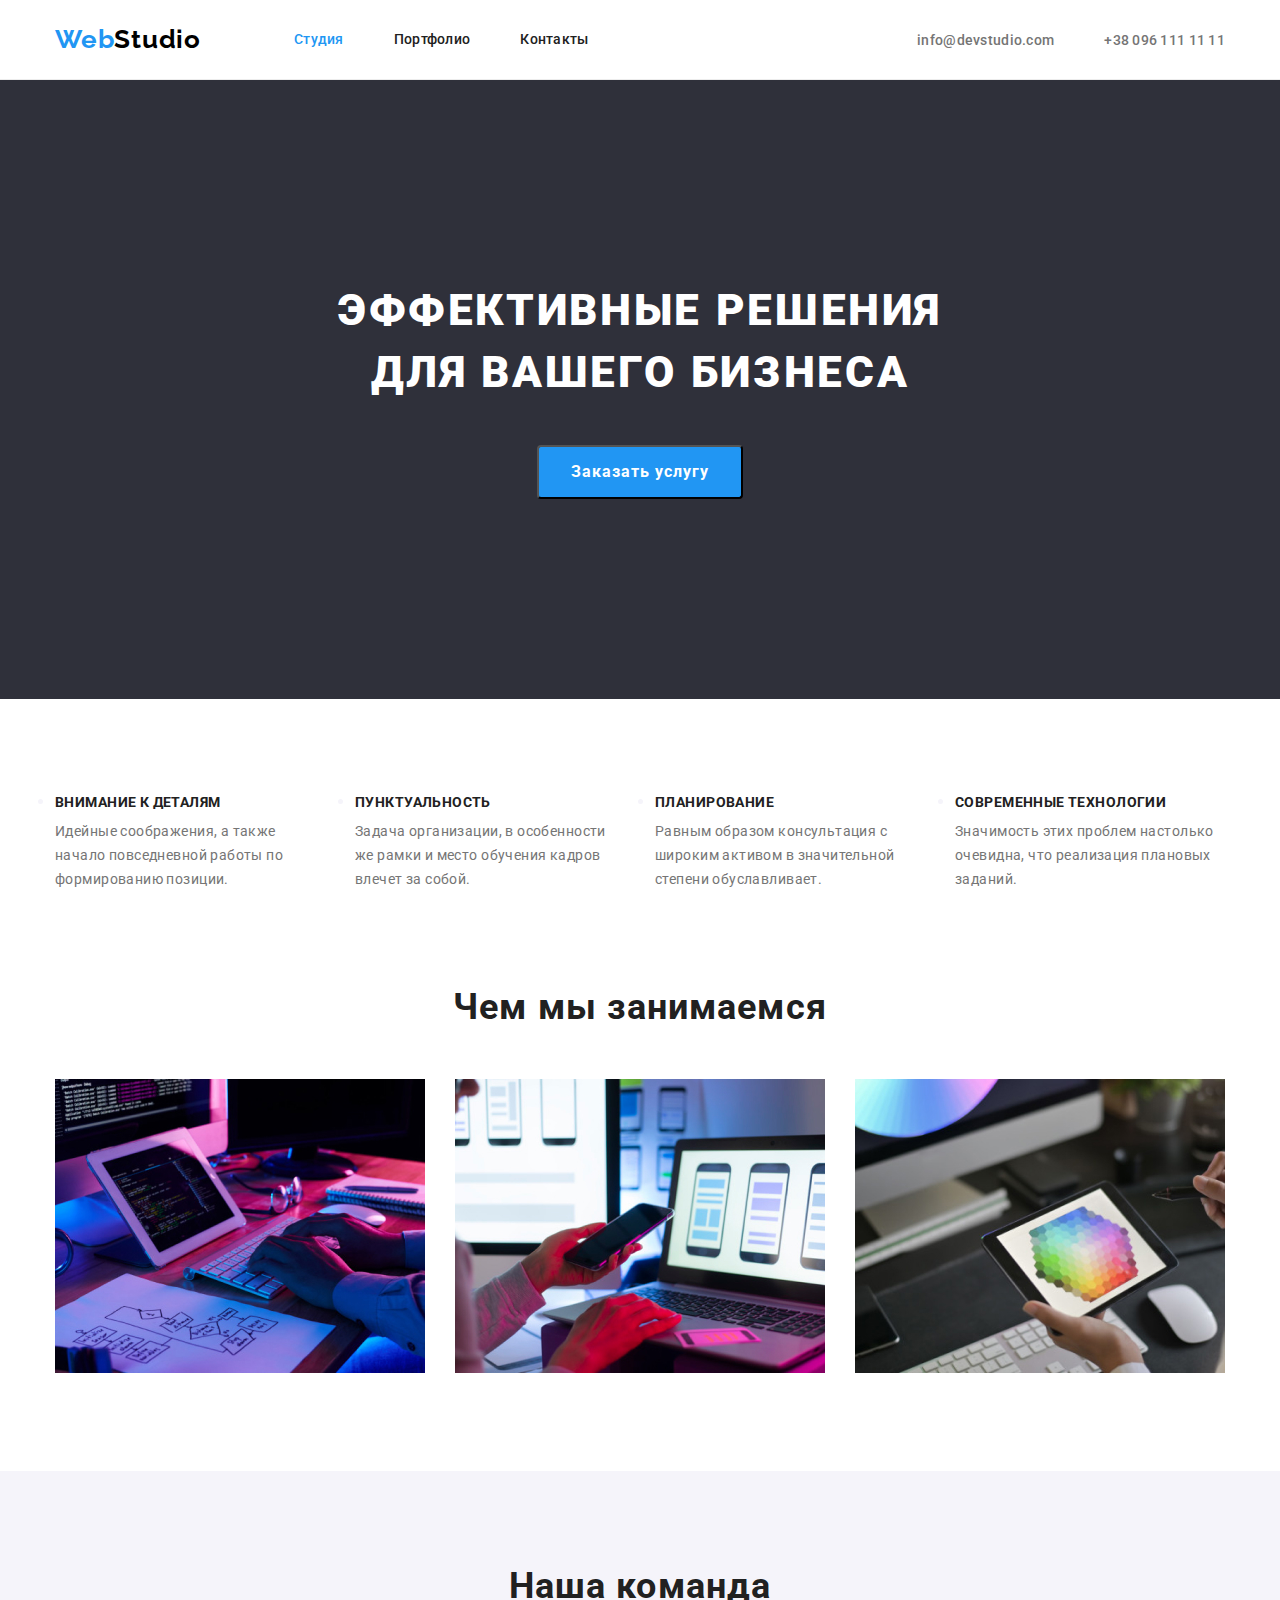
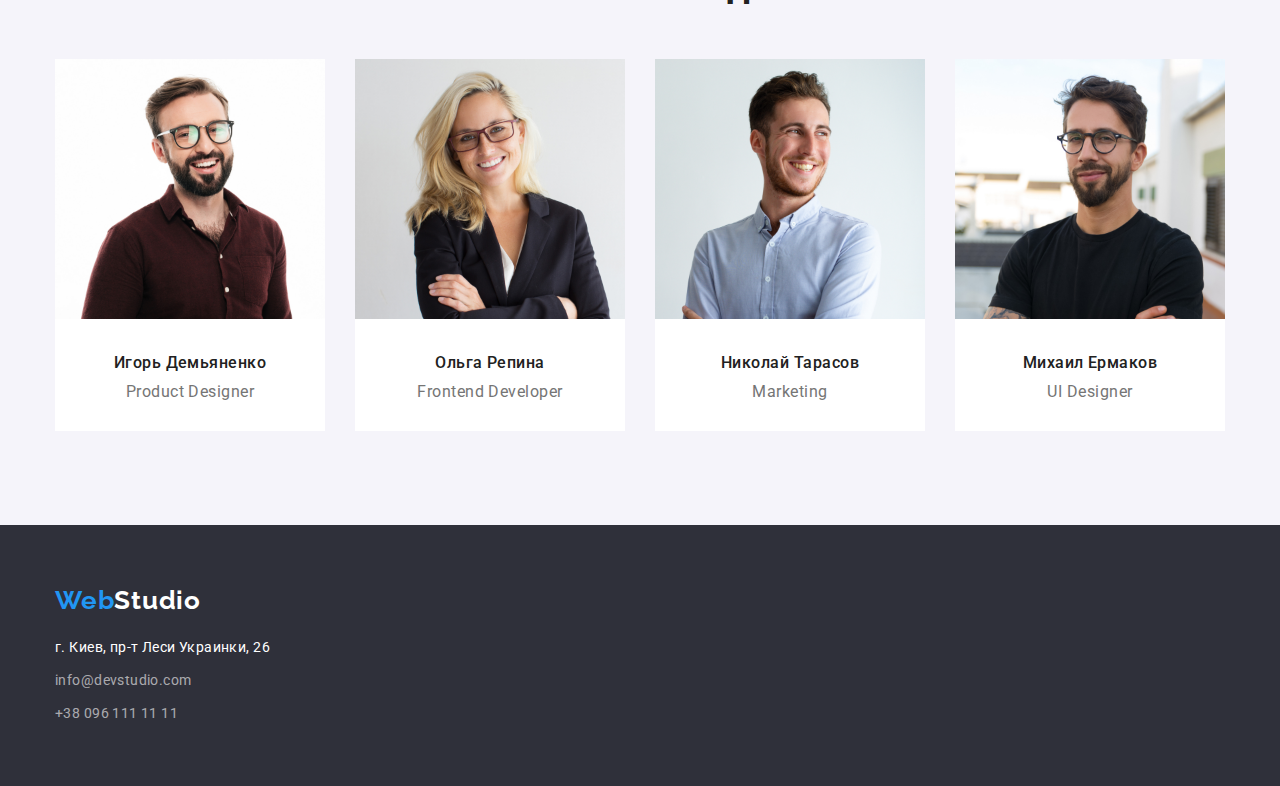
==== index.html @ 627d0736 "Создаёт" ====
<!DOCTYPE html>
<html lang="en">

<head>
    <meta charset="UTF-8">
    <meta http-equiv="X-UA-Compatible" content="IE=edge">
    <meta name="viewport" content="width=device-width, initial-scale=1.0">
    <title>Document</title>
    <link
        href="https://fonts.googleapis.com/css2?family=Raleway:wght@700&family=Roboto:wght@400;500;700;900&display=swap"
        rel="stylesheet" />
    <link rel="stylesheet"
        href="https://cdnjs.cloudflare.com/ajax/libs/modern-normalize/1.1.0/modern-normalize.min.css" />
    <link rel="stylesheet" href="./css/common.css" />
    <link rel="stylesheet" href="./css/main.css" />
</head>

<body>

    <!--шапка-->
    <header class="one">
        <div class="container two">
            <nav class="pov">
                <a class="logo" href="./index.html">Web<span class="logo-large">Studio</span></a>
                <ul class="list">
                    <li class="item"><a href="" class="link current">Студия</a></li>
                    <li class="item"><a href="./portfolio.html" class="link">Портфолио</a></li>
                    <li class="item"><a href="" class="link">Контакты</a></li>
                </ul>
            </nav>
            <ul class="telephon list">
                <li class="item"><a href="mailto:info@devstudio.com" class="link-tel">info@devstudio.com</a></li>
                <li class="item"><a href="tel+380961111111" class="link-tel">+38 096 111 11 11</a></li>

            </ul>
        </div>

    </header>



    <!--Задачи компании-->

    <main>
        <section class="page">
            <div class="container">
                <h1 class="title">Эффективные решения<br> для вашего бизнеса</h1>
                <button type="button" class="button"> Заказать услугу</button>
            </div>
        </section>
        <section class="section">
            <div class="container">
                <ul class="all">
                    <li class="item">
                        <h3 class="slogan">Внимание к деталям </h3>
                        <p class="desc">Идейные соображения, а также начало повседневной работы по формированию позиции.
                        </p>
                    </li>
                    <li class="item">
                        <div class="our team">
                            <h3 class="slogan">Пунктуальность</h3>
                            <p class="desc">Задача организации, в особенности же рамки и место обучения кадров влечет за
                                собой.</p>
                    </li>
                    <li class="item">
                        <h3 class="slogan">Планирование</h3>
                        <p class="desc">Равным образом консультация с широким активом в значительной степени
                            обуславливает.</p>
                    </li>
                    <li class="item">
                        <h3 class="slogan">Современные технологии</h3>
                        <p class="desc">Значимость этих проблем настолько очевидна, что реализация плановых заданий.</p>
                    </li>
                </ul>
            </div>
        </section>

        <!--Реклама компании-->

        <section class="section-compani">
            <div class="container header-container">
                <h2 class="slogan-title"> Чем мы занимаемся</h2>
                <ul class="pictures">
                    <li class="item">
                        <img src="./images/Клавиатура.jpg" alt="Клавиатура" width="370">
                    </li>
                    <li class="item">
                        <img src="./images/Монитор.jpg" alt="Монитор" width="370">
                    </li>
                    <li class="item">
                        <img src="./images/Айпед.jpg" alt="Айпед" width="370">
                    </li>
                </ul>
            </div>
        </section>

        <!--Лица компании-->

        <section class="comand">
            <div class="container header-container">
                <h2 class="slogan-title">Наша команда</h2>
                <ul class="feature-list">
                    <li class="item">
                        <img src="./images/Игорь.jpg" alt="Дизайнер продуктов Игорь" width="270">
                        <div class="our-team">
                            <h3 class="headline">Игорь Демьяненко</h3>
                            <p class="information">Product Designer</p>
                        </div>
                    </li>
                    <li class="item">
                        <img src="./images/Ольга.jpg" alt="Фронтенд-разработчик Ольга" width="270">
                        <div class="our-team">
                            <h3 class="headline">Ольга Репина</h3>
                            <p class="information">Frontend Developer</p>
                        </div>
                    </li>
                    <li class="item">
                        <img src="./images/Николай.jpg" alt="Маркетинг Николай" width="270">
                        <div class="our-team">
                            <h3 class="headline">Николай Тарасов</h3>
                            <p class="information">Marketing</p>
                        </div>
                    </li>
                    <li class="item">
                        <img src="./images/Михаил.jpg" alt="UI Дизайнер Михаил" width="270">
                        <div class="our-team">
                            <h3 class="headline">Михаил Ермаков</h3>
                            <p class="information">UI Designer</p>
                        </div>
                    </li>
                </ul>
            </div>

        </section>
    </main>
    <!--Подвал-->
    <footer class="footer">
        <div class="container">
            <a class="logo" href="./index.html">Web<span class="logo-pic">Studio</span></a>
            <address class="aside">
                г. Киев, пр-т Леси Украинки, 26
                <ul class="mail">
                    <li class="item-telephon"><a href="mailto:info@devstudio.com" class="e-mail">info@devstudio.com</a>
                    </li>
                    <li class="item"><a href="tel+380961111111" class="e-mail">+38 096 111 11 11</a></li>
                </ul>
            </address>
        </div>
    </footer>
</body>
---- css/common.css ----
:root {
  --primery-tex-color: #757575;
  --title-tex-color: #212121;
  --accent-color: #2196f3;
  --header-color: #2f303a;
  --footer-color: #2f303a;
  --primery-bg-color: #ffffff;
}

body {
  background: var(--primery-bg-color)
  color: var(--primery-tex-color);

font-family: Roboto, sans-serif;

letter-spacing: 0.03em;
}

.list {
  list-style: none;
}

.logo {
  color: var(--accent-color);

font-family: Raleway;
font-weight: bold;
font-size: 26px;
line-height: 1,19;

letter-spacing: 0.03em;
}
---- css/main.css ----
:root {
  --primery-tex-color: #757575;
  --title-tex-color: #212121;
  --accent-color: #2196f3;
  --header-color: #2f303a;
  --footer-color: #2f303a;
  --primery-bg-color: #ffffff;
  --primery-page-color: #2F303A;
  --primery-footer-color: #2F303A;
  --primery-main-color: #F5F4FA;
  --primery-logo: #000000;
  
}

body {
  background: var(--primery-img-color);
  font-family: Roboto, sans-serif;
}

.list {
  display: flex;
}
/* Logo */

.logo {
    color: var(--accent-color);

  font-family: Raleway;
font-style: normal;
font-weight: bold;
font-size: 26px;
line-height: 1.2;
letter-spacing: 0.03em;
}



.logo-large {
  color: var(--primery-logo);
}

.logo-pic {
  color: var(--primery-bg-color);
}

.logo {
  display: flex;
  align-items: center;
  margin-right: 93px;
}

.pov {
  display: flex;
  align-items: center;
}



.two {
  display: flex;
  align-items: center;
}

.telephon .list .item + .item {
margin-left: 50px;
}

.telephon.list {
  margin-left: auto;
}

.telephon.list {
  display: flex; 
}

.logo {
  text-decoration: none;
}



.list .item:not(:last-child) {
  margin-right: 50px;
  
}


.list {
  list-style: none;
  
}


.feature-list  { 
  list-style: none;
}

.list li a {
  text-decoration: none;
}
/* button */
 
.button {
display: inline-block;
border-radius: 4px;
padding: 10px 32px;


  color: var(--primery-bg-color);
  background-color: var(--accent-color);

font-style: normal;
font-weight: 700;
font-size: 16px;
line-height: 1.9;
letter-spacing: 0.06em;
}


/* Site-nav */


.link {
  display: block;
  padding-top: 32px;
  padding-bottom: 32px;

  color: var(--title-tex-color);
  
font-style: normal;
font-weight: 500;
font-size: 14px;
line-height: 1.1;
letter-spacing: 0.02em;
}

.page {
  padding-top: 200px;
  padding-bottom: 200px;


  background: var(--primery-page-color);
  color: var(--primery-bg-color);
  
font-style: normal;
font-weight: 900;
font-size: 44px;
line-height: 1.3;


text-align: center;
letter-spacing: 0.06em;
text-transform: uppercase;
}

.one {
border-bottom: 1px solid #ECECEC;
}

.link:hover,
.link:focus {
  color: var(--accent-color);
}

ul.list {
  margin: 0;
  padding-left: 0;
}

ul.all {
  margin: 0;
  padding-left: 0;
}

ul.pictures {
  margin: 0;
  padding-left: 0;
  list-style: none;
}

ul.feature-list {
  margin: 0;
  padding-left: 0;
}

ul.mail {
  margin-top: 9px;
  padding-left: 0;
  margin-bottom: 0;
}

.footer .logo {
  margin-right: 0;
}



.link.current {
  display: block;
  padding-top: 32px;
  padding-bottom: 32px;
  margin: 0;
  padding-left: 0;

    color: var(--accent-color);

font-style: normal;
font-weight: 500;
font-size: 14px;
line-height: 1.1;
letter-spacing: 0.02em;
}

.link-tel {
  color: var(--primery-tex-color);

font-style: normal;
font-weight: 500;
font-size: 14px;
line-height: 1.1;
letter-spacing: 0.02em;
}

.link-tel:hover,
.link-tel:focus:focus {
  color: var(--accent-color);
}

.e-mail {
  margin-top: 9px;
  margin-bottom: 0;
  color: rgba(255, 255, 255, 0.6);

font-style: normal;
font-weight: normal;
font-size: 14px;
line-height: 1.7;
letter-spacing: 0.03em;
}

.e-mail:hover,
.e-mail:focus {
  color: var(--accent-color);
}

/* main-nav */

.section {
  background: #ffffff;
  color: var(--primery-main-color);
  padding-top: 94px;
  padding-bottom: 94px;
}

.section-compani {
   padding-top: 0;
  padding-bottom: 94px;
}

.page .button: active {
    color: var(--title-tex-color);
    background: var(--primery-bg-color);
   
}

/* primary tex */

.feature-list {
  display: flex;
  justify-content: center;
}


.feature-list .item:not(:last-child) {
  margin-right: 30px;
}

.feature-list li {
  width: 270px;
  background-color: var(--primery-bg-color);
}

.feature-list li {
  color: var(--primery-bg-color);
}

.feature-list {
  color: var(--title-tex-color);

font-style: normal;
font-weight: 500;
font-size: 16px;
line-height: 1.2;

letter-spacing: 0.03em;
}



/* footer */

.footer {
  padding-top: 60px;
  padding-bottom: 60px;
  background: var(--primery-footer-color);
}

.mail {
  list-style: none;
  
}

.mail li a {
  text-decoration: none;
}

.mail .item {
  margin-top: 9px;
  margin-bottom: 9;
  
}


 .aside {
margin-top: 20px;

color: var(--primery-bg-color);

font-style: normal;
font-weight: normal;
font-size: 14px;
line-height: 1.7;
letter-spacing: 0.03em;
}

/* priority company */

.desc {
  margin-top: 10px;
  margin-bottom: 0;
  

  color: var(--primery-tex-color);

font-style: normal;
font-weight: normal;
font-size: 14px;
line-height: 1.7;
letter-spacing: 0.03em;
}

/* people company */


.all {
  display: flex;
}

.all .item:not(:last-child) {
  margin-right: 30px;
 align-items: center;
}

.all li {
  width: 270px;
}
  
.pictures {
  display: flex;
}

.pictures .item:not(:last-child) {
   margin-right: 30px;
}
.pictures li {
  width: 370px;
}

.pictures .item {
  margin-top: 0;
  margin-bottom: 0;
}

.slogan {
  margin-top: 0px;
  margin-bottom: 0;
  


  color: var(--title-tex-color);

font-weight: bold;
font-size: 14px;
line-height: 1.1;
letter-spacing: 0.03em;
text-transform: uppercase;
}

.slogan-title {
margin-top: 0px;
margin-bottom: 50px;


  color: var(--title-tex-color);

font-weight: bold;
font-size: 36px;
line-height: 1.2;
text-align: center;
letter-spacing: 0.03em;
}

.title {
  margin-top: 0;
  margin-bottom: 30px;
  
font-weight: 900;
font-size: 44px;
line-height: 1.4;

text-align: center;
letter-spacing: 0.06em;
text-transform: uppercase;
}

.comand {
  background: var(--primery-main-color);
}

.comand {
  padding-top: 94px;
  padding-bottom: 94px;
}

.comand .headline {
margin-top: 0;
margin-bottom: 0;


  color: var(--title-tex-color);

font-style: normal;
font-weight: 500;
font-size: 16px;
line-height: 1.2;

text-align: center;
letter-spacing: 0.03em;
}

.information {
margin-top: 10px;
margin-bottom: 0;


  color: var(--primery-tex-color);

font-style: normal;
font-weight: normal;
font-size: 16px;
line-height: 1.2;

text-align: center;
letter-spacing: 0.03em;
}

.container {

  margin-left: auto;
  margin-right: auto;
  padding-left: 15px;
  padding-right: 15px;
  width: 1200px;
}

.our-team {
  padding: 30px 32px;
}
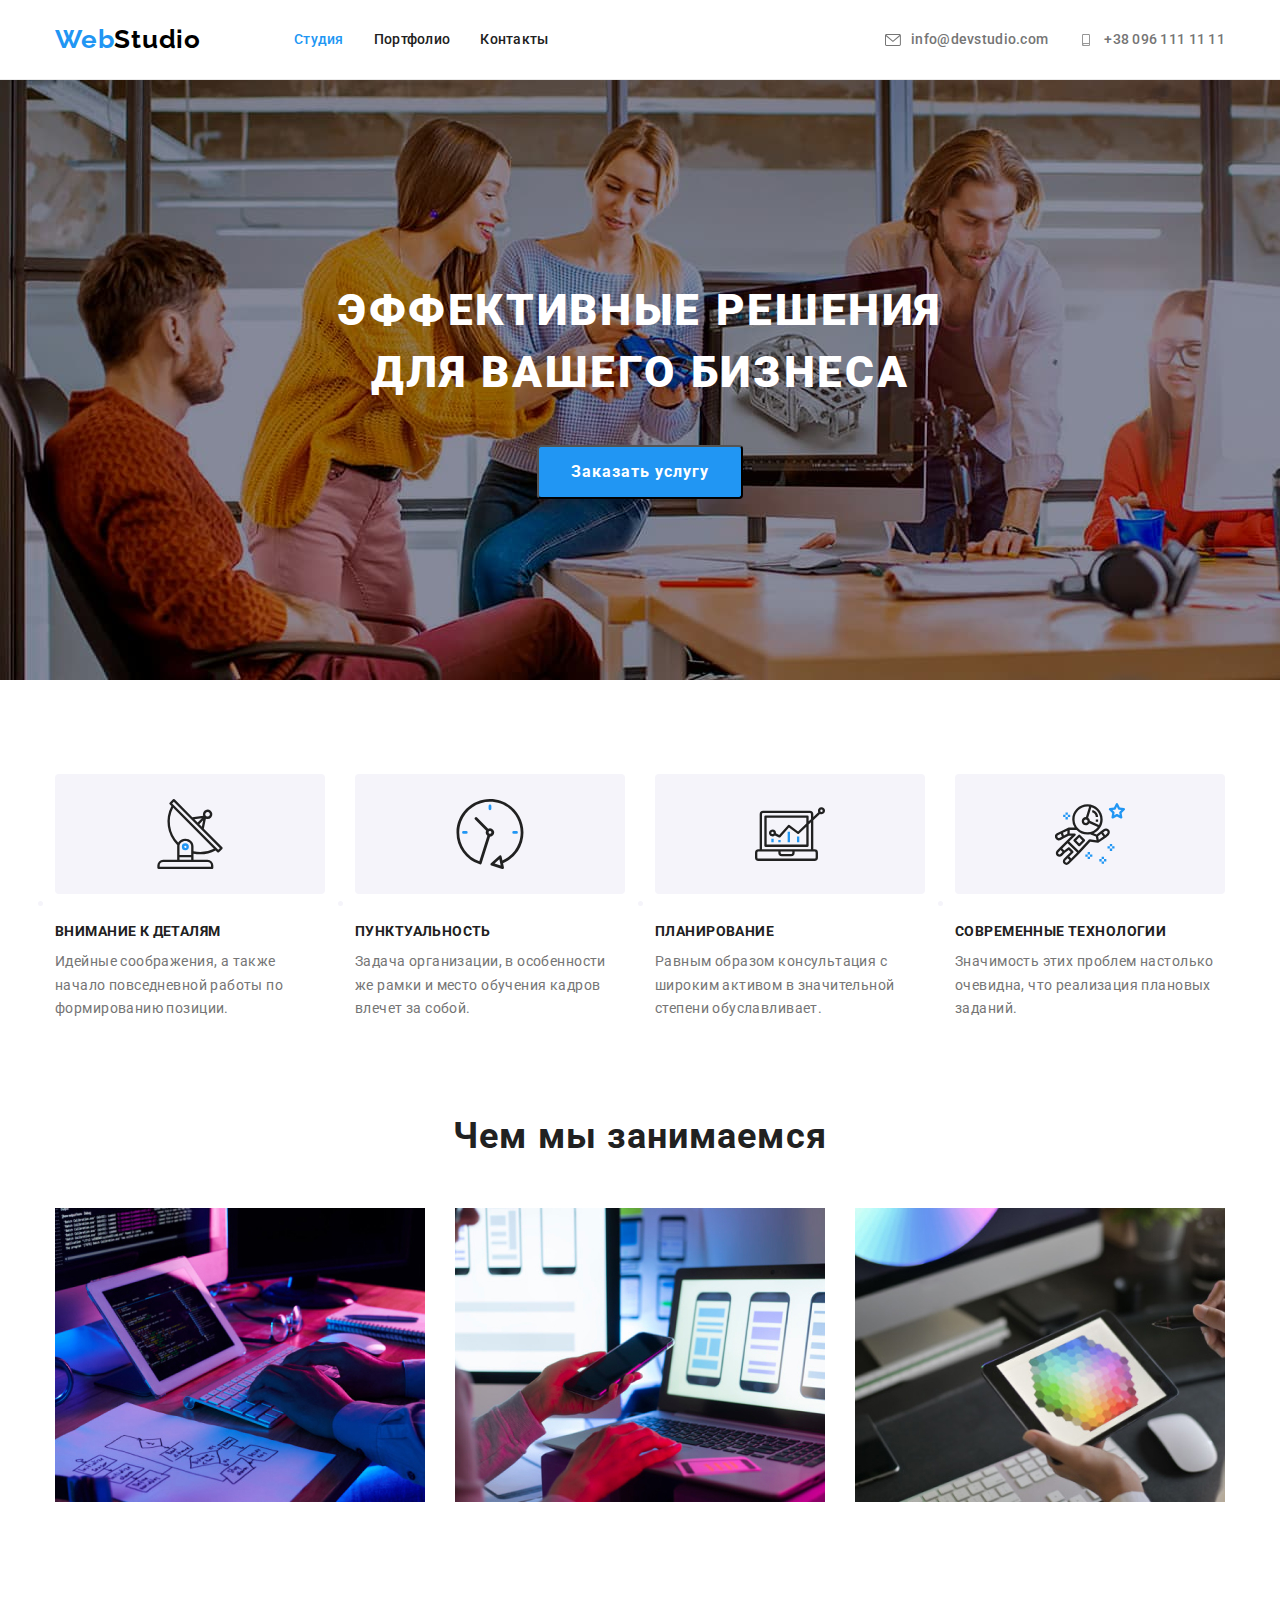
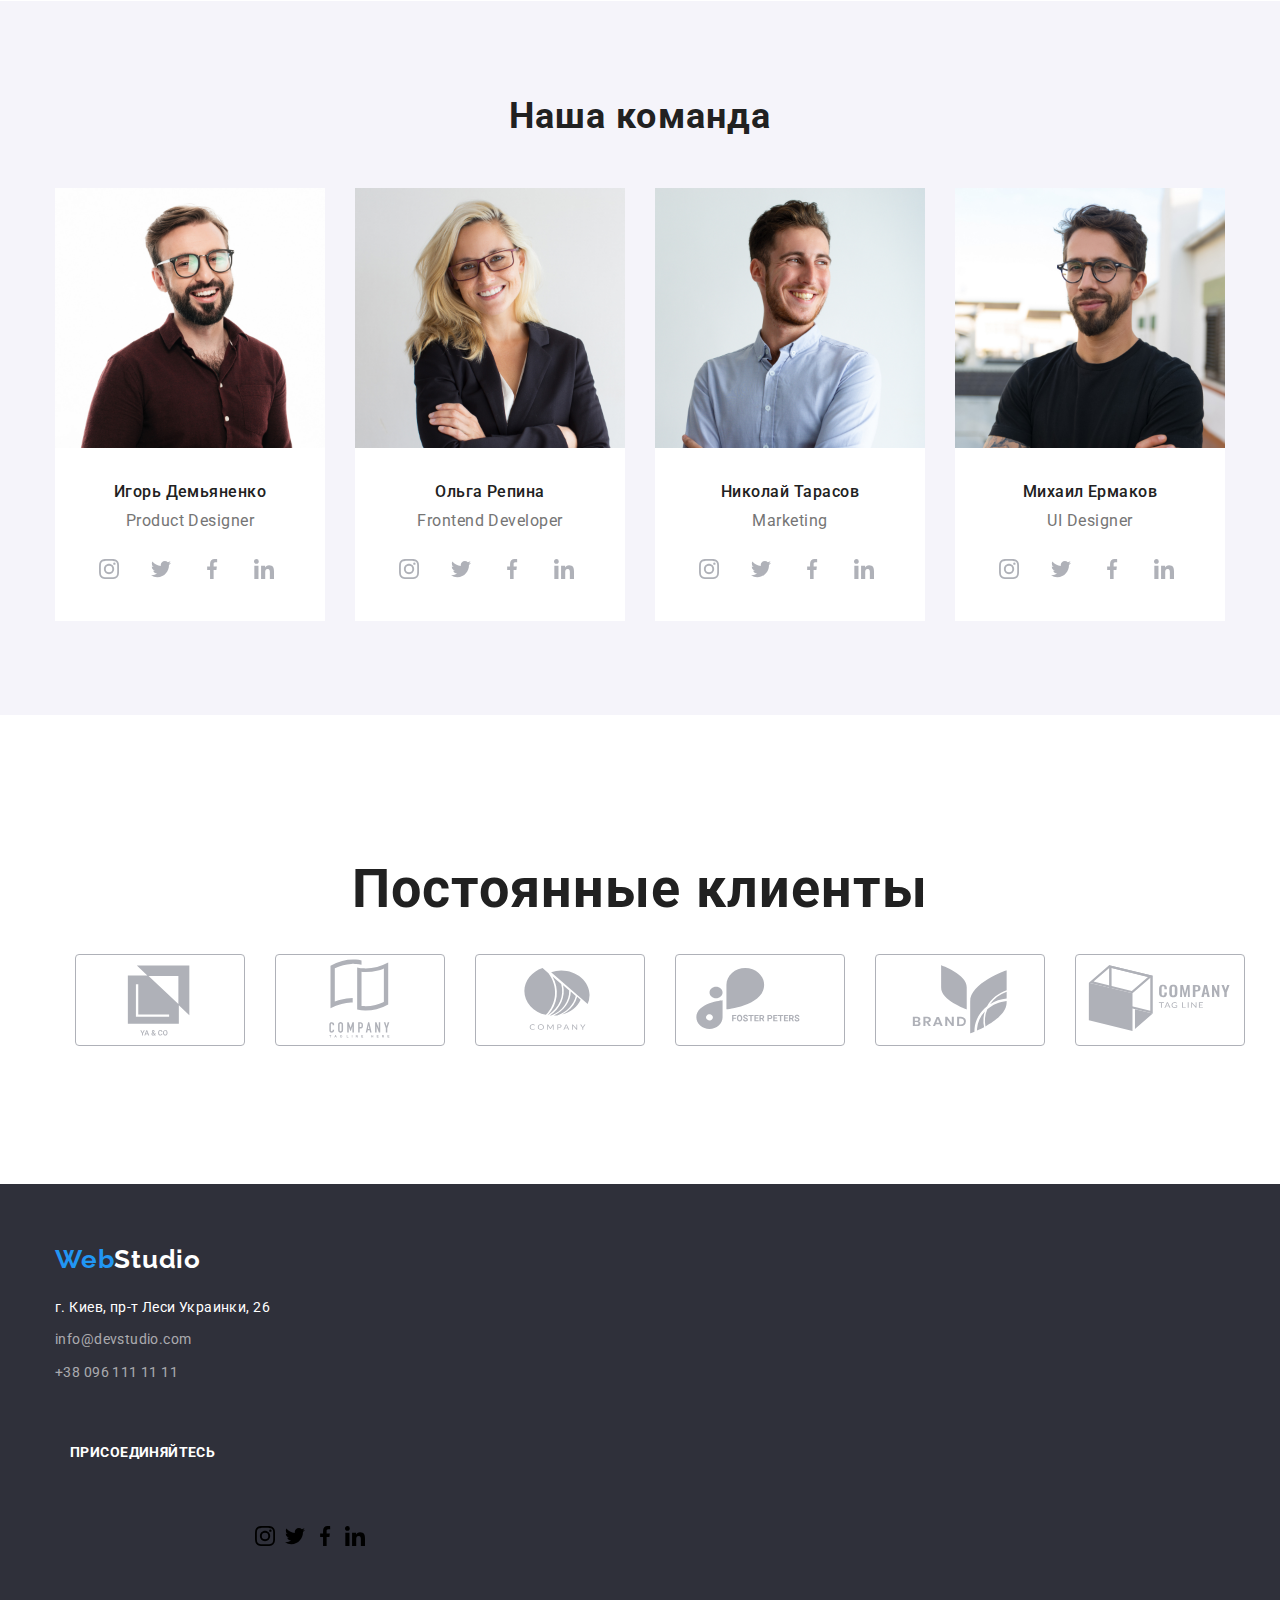
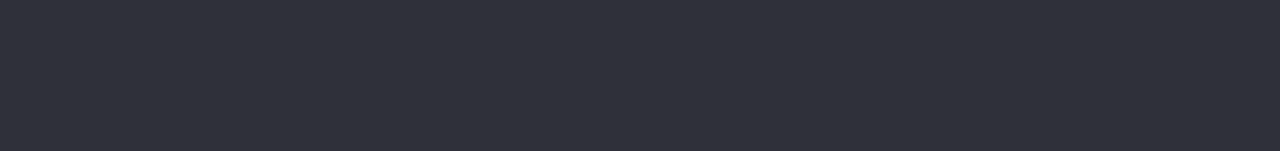
==== commit 10fa959f: "не применяет футер" ====
--- a/index.html
+++ b/index.html
@@ -29,8 +29,16 @@
                 </ul>
             </nav>
             <ul class="telephon list">
-                <li class="item"><a href="mailto:info@devstudio.com" class="link-tel">info@devstudio.com</a></li>
-                <li class="item"><a href="tel+380961111111" class="link-tel">+38 096 111 11 11</a></li>
+                <li class="item"><a href="mailto:info@devstudio.com" class="link-tel">
+                        <svg width="16px" height="12px" class="contact-icon">
+                            <use href="./images/icons.svg.svg#icon-envelope-hover"></use>
+                        </svg>
+                        info@devstudio.com</a></li>
+                <li class="item"><a href="tel+380961111111" class="link-tel">
+                        <svg width="16px" height="12px" class="contact-icon">
+                            <use href="./images/icons.svg.svg#icon-smartphone"></use>
+                        </svg>
+                        +38 096 111 11 11</a></li>
 
             </ul>
         </div>
@@ -50,24 +58,48 @@
         </section>
         <section class="section">
             <div class="container">
+
                 <ul class="all">
                     <li class="item">
+                        <div class="icon-wrapper">
+                            <svg width=70px heigt=70px>
+                                <use href="./images/icons.svg.svg#icon-antenna-1"></use>
+                            </svg>
+                        </div>
+
                         <h3 class="slogan">Внимание к деталям </h3>
                         <p class="desc">Идейные соображения, а также начало повседневной работы по формированию позиции.
                         </p>
                     </li>
                     <li class="item">
-                        <div class="our team">
-                            <h3 class="slogan">Пунктуальность</h3>
-                            <p class="desc">Задача организации, в особенности же рамки и место обучения кадров влечет за
-                                собой.</p>
-                    </li>
-                    <li class="item">
+                        <div class="icon-wrapper">
+                            <svg width=70px heigt=70px>
+                                <use href="./images/icons.svg.svg#icon-clock-1"></use>
+                            </svg>
+                        </div>
+
+                        <h3 class="slogan">Пунктуальность </h3>
+                        <p class="desc">Задача организации, в особенности же рамки и место обучения кадров влечет за
+                            собой.
+                        </p>
+                    </li>
+                    <li class="item">
+                        <div class="icon-wrapper">
+                            <svg width=70px heigt=70px>
+                                <use href="./images/icons.svg.svg#icon-diagram-1"></use>
+                            </svg>
+                        </div>
+
                         <h3 class="slogan">Планирование</h3>
                         <p class="desc">Равным образом консультация с широким активом в значительной степени
                             обуславливает.</p>
                     </li>
                     <li class="item">
+                        <div class="icon-wrapper">
+                            <svg width=70px heigt=70px>
+                                <use href="./images/icons.svg.svg#icon-astronaut-1"></use>
+                            </svg>
+                        </div>
                         <h3 class="slogan">Современные технологии</h3>
                         <p class="desc">Значимость этих проблем настолько очевидна, что реализация плановых заданий.</p>
                     </li>
@@ -105,6 +137,36 @@
                         <div class="our-team">
                             <h3 class="headline">Игорь Демьяненко</h3>
                             <p class="information">Product Designer</p>
+                            <ul class="social-links">
+                                <li>
+                                    <a class="social-link">
+                                        <svg width="20px" height="20px" class="social-icon">
+                                            <use href="./images/icons.svg.svg#icon-Instagram"></use>
+                                        </svg>
+                                    </a>
+                                </li>
+                                <li>
+                                    <a class="social-link">
+                                        <svg width="20px" height="20px" class="social-icon">
+                                            <use href="./images/icons.svg.svg#icon-Twitter"></use>
+                                        </svg>
+                                    </a>
+                                </li>
+                                <li>
+                                    <a class="social-link">
+                                        <svg width="20px" height="20px" class="social-icon">
+                                            <use href="./images/icons.svg.svg#icon-Facebook"></use>
+                                        </svg>
+                                    </a>
+                                </li>
+                                <li>
+                                    <a class="social-link">
+                                        <svg width="20px" height="20px" class="social-icon">
+                                            <use href="./images/icons.svg.svg#icon-LinkedIn"></use>
+                                        </svg>
+                                    </a>
+                                </li>
+                            </ul>
                         </div>
                     </li>
                     <li class="item">
@@ -112,6 +174,36 @@
                         <div class="our-team">
                             <h3 class="headline">Ольга Репина</h3>
                             <p class="information">Frontend Developer</p>
+                            <ul class="social-links">
+                                <li>
+                                    <a class="social-link">
+                                        <svg width="20px" height="20px" class="social-icon">
+                                            <use href="./images/icons.svg.svg#icon-Instagram"></use>
+                                        </svg>
+                                    </a>
+                                </li>
+                                <li>
+                                    <a class="social-link">
+                                        <svg width="20px" height="20px" class="social-icon">
+                                            <use href="./images/icons.svg.svg#icon-Twitter"></use>
+                                        </svg>
+                                    </a>
+                                </li>
+                                <li>
+                                    <a class="social-link">
+                                        <svg width="20px" height="20px" class="social-icon">
+                                            <use href="./images/icons.svg.svg#icon-Facebook"></use>
+                                        </svg>
+                                    </a>
+                                </li>
+                                <li>
+                                    <a class="social-link">
+                                        <svg width="20px" height="20px" class="social-icon">
+                                            <use href="./images/icons.svg.svg#icon-LinkedIn"></use>
+                                        </svg>
+                                    </a>
+                                </li>
+                            </ul>
                         </div>
                     </li>
                     <li class="item">
@@ -119,6 +211,36 @@
                         <div class="our-team">
                             <h3 class="headline">Николай Тарасов</h3>
                             <p class="information">Marketing</p>
+                            <ul class="social-links">
+                                <li>
+                                    <a class="social-link">
+                                        <svg width="20px" height="20px" class="social-icon">
+                                            <use href="./images/icons.svg.svg#icon-Instagram"></use>
+                                        </svg>
+                                    </a>
+                                </li>
+                                <li>
+                                    <a class="social-link">
+                                        <svg width="20px" height="20px" class="social-icon">
+                                            <use href="./images/icons.svg.svg#icon-Twitter"></use>
+                                        </svg>
+                                    </a>
+                                </li>
+                                <li>
+                                    <a class="social-link">
+                                        <svg width="20px" height="20px" class="social-icon">
+                                            <use href="./images/icons.svg.svg#icon-Facebook"></use>
+                                        </svg>
+                                    </a>
+                                </li>
+                                <li>
+                                    <a class="social-link">
+                                        <svg width="20px" height="20px" class="social-icon">
+                                            <use href="./images/icons.svg.svg#icon-LinkedIn"></use>
+                                        </svg>
+                                    </a>
+                                </li>
+                            </ul>
                         </div>
                     </li>
                     <li class="item">
@@ -126,15 +248,101 @@
                         <div class="our-team">
                             <h3 class="headline">Михаил Ермаков</h3>
                             <p class="information">UI Designer</p>
-                        </div>
-                    </li>
-                </ul>
-            </div>
-
+                            <ul class="social-links">
+                                <li>
+                                    <a class="social-link">
+                                        <svg width="20px" height="20px" class="social-icon">
+                                            <use href="./images/icons.svg.svg#icon-Instagram"></use>
+                                        </svg>
+                                    </a>
+                                </li>
+                                <li>
+                                    <a class="social-link">
+                                        <svg width="20px" height="20px" class="social-icon">
+                                            <use href="./images/icons.svg.svg#icon-Twitter"></use>
+                                        </svg>
+                                    </a>
+                                </li>
+                                <li>
+                                    <a class="social-link">
+                                        <svg width="20px" height="20px" class="social-icon">
+                                            <use href="./images/icons.svg.svg#icon-Facebook"></use>
+                                        </svg>
+                                    </a>
+                                </li>
+                                <li>
+                                    <a class="social-link">
+                                        <svg width="20px" height="20px" class="social-icon">
+                                            <use href="./images/icons.svg.svg#icon-LinkedIn"></use>
+                                        </svg>
+                                    </a>
+                                </li>
+                            </ul>
+                        </div>
+                    </li>
+                </ul>
+            </div>
+
+        </section>
+
+        <section class="partners">
+            <div class=" container-partner">
+                <h2 class="clients">Постоянные клиенты</h2>
+                <ul class="icon-partner">
+
+                    <li class="item" width=170px heigt=92px>
+                        <a class="our-partner">
+                            <svg width=100% heigt=100% class="frame-color">
+                                <use href="./images/icons.svg.svg#icon-Logo"></use>
+                            </svg>
+                        </a>
+                    </li>
+                    <li class="item" width=170px heigt=92px>
+                        <a class="our-partner">
+                            <svg width=100% heigt=100% class="frame-color">
+                                <use href="./images/icons.svg.svg#icon-o-1"></use>
+                            </svg>
+                        </a>
+                    </li>
+                    <li class="item" width=170px heigt=92px>
+                        <a class="our-partner">
+                            <svg width=100% heigt=100% class="frame-color">
+                                <use href="./images/icons.svg.svg#icon-Logo-2"></use>
+                            </svg>
+                        </a>
+                    </li>
+                    <li class="item" width=170px heigt=92px>
+                        <a class="our-partner">
+                            <svg width=170px heigt=92px class="frame-color">
+                                <use href="./images/icons.svg.svg#icon-Logo-3"></use>
+                            </svg>
+                        </a>
+                    </li>
+                    <li class="item" width=170px heigt=92px>
+                        <a class="our-partner">
+                            <svg width=100% heigt=100% class="frame-color">
+                                <use href="./images/icons.svg.svg#icon-Logo-4"></use>
+                            </svg>
+                        </a>
+                    </li>
+                    <li class="item">
+                        <a class="our-partner">
+                            <svg width=170px heigt=92px class="frame-color">
+                                <use href="./images/icons.svg.svg#icon-o5"></use>
+                            </svg>
+                        </a>
+                    </li>
+                </ul>
+            </div>
         </section>
     </main>
+
     <!--Подвал-->
+
+
+
     <footer class="footer">
+
         <div class="container">
             <a class="logo" href="./index.html">Web<span class="logo-pic">Studio</span></a>
             <address class="aside">
@@ -145,6 +353,47 @@
                     <li class="item"><a href="tel+380961111111" class="e-mail">+38 096 111 11 11</a></li>
                 </ul>
             </address>
+
+
+            <div class="container footer">
+
+                <b class="join">присоединяйтесь</b>
+                <ul class="link-icon">
+                    <li class="link-footer">
+                        <a class="badge">
+                            <svg width=20px heigt=20px>
+                                <use href="./images/icons.svg.svg#icon-Instagram"></use>
+                            </svg>
+                        </a>
+                    </li>
+                    <li class="link-footer">
+                        <a class="badge">
+                            <svg width=20px heigt=20px>
+                                <use href="./images/icons.svg.svg#icon-Twitter">
+                                </use>
+                            </svg>
+                        </a>
+                    </li>
+                    <li class="link-footer">
+                        <a class="badge">
+                            <svg width=20px heigt=20px>
+                                <use href="./images/icons.svg.svg#icon-Facebook">
+                                </use>
+                            </svg>
+                        </a>
+                    </li>
+                    <li class="link-footer">
+                        <a class="badge">
+                            <svg width=20px heigt=20px>
+                                <use href="./images/icons.svg.svg#icon-LinkedIn"></use>
+                            </svg>
+                        </a>
+                    </li>
+                </ul>
+            </div>
+
         </div>
+
     </footer>
+
 </body>--- a/css/common.css
+++ b/css/common.css
@@ -8,8 +8,9 @@
 }
 
 body {
-  background: var(--primery-bg-color)
+  background: var(--primery-bg-color);
   color: var(--primery-tex-color);
+}
 
 font-family: Roboto, sans-serif;
 
--- a/css/main.css
+++ b/css/main.css
@@ -9,6 +9,7 @@
   --primery-footer-color: #2F303A;
   --primery-main-color: #F5F4FA;
   --primery-logo: #000000;
+  --primery-icon-color: #AFB1B8;
   
 }
 
@@ -62,7 +63,7 @@
 }
 
 .telephon .list .item + .item {
-margin-left: 50px;
+margin-left: 30px;
 }
 
 .telephon.list {
@@ -77,10 +78,12 @@
   text-decoration: none;
 }
 
-
+.pictures .item:not(:last-child) {
+  margin-right: 30px;
+}
 
 .list .item:not(:last-child) {
-  margin-right: 50px;
+  margin-right: 30px;
   
 }
 
@@ -212,6 +215,8 @@
 }
 
 .link-tel {
+  display: flex;
+  align-items: center;
   color: var(--primery-tex-color);
 
 font-style: normal;
@@ -260,7 +265,6 @@
 .page .button: active {
     color: var(--title-tex-color);
     background: var(--primery-bg-color);
-   
 }
 
 /* primary tex */
@@ -369,7 +373,7 @@
   display: flex;
 }
 
-.pictures .item:not(:last-child) {
+.icon-partner .item:not(:last-child) {
    margin-right: 30px;
 }
 .pictures li {
@@ -436,21 +440,19 @@
 margin-top: 0;
 margin-bottom: 0;
 
-
   color: var(--title-tex-color);
 
 font-style: normal;
 font-weight: 500;
 font-size: 16px;
 line-height: 1.2;
-
 text-align: center;
 letter-spacing: 0.03em;
 }
 
 .information {
 margin-top: 10px;
-margin-bottom: 0;
+margin-bottom: 16px;
 
 
   color: var(--primery-tex-color);
@@ -477,5 +479,137 @@
   padding: 30px 32px;
 }
 
-
-
+.contact-icon {
+  margin-right: 10px;
+  fill: var(--primery-tex-color);
+  fill: currentColor;
+}
+
+.social-links {
+  list-style: none;
+  display: flex;
+  justify-content: space-between;
+}
+
+ul .social-links {
+  padding-left: 0;
+
+}
+
+.social-link {
+  display: flex;
+  align-items: center;
+  justify-content: center;
+  width: 44px;
+  height: 44px;
+  border-radius: 50%;
+  color: var(--primery-icon-color);
+}
+
+.social-icon {
+  fill: currentColor;
+}
+
+.social-link:hover, .social-link:focus {
+  background-color: var(--accent-color);
+  color: var(--primery-bg-color);
+}
+
+.partners {
+ padding-top: 94px;
+ padding-bottom: 94px;
+color: var(--title-tex-color);
+font-weight: 700;
+font-size: 36px;
+line-height: 1.1;
+text-align: center;
+letter-spacing: 0.03em;
+}
+
+.icon-partner {
+  list-style: none;
+ display:flex;
+ align-items: center;
+ justify-content: center;
+color: var(--primery-icon-color);
+}
+
+.our-partner {
+  fill: currentColor;
+}
+ 
+.frame-color {
+  border-radius: 4px;
+  border: 1px solid #AFB1B8;
+  width: 170px;
+height: 92px;
+}
+
+.clients {
+margin-top: 50px;
+margin-bottom: 0;
+}
+
+.frame-color:hover, .frame-color:focus {
+ 
+  color: var(--accent-color);
+  border-color: var(--accent-color);
+}
+
+.page{
+  max-width: 1600px;
+  margin-left: auto;
+  margin-right: auto;
+  height: 600px;
+  background-image: linear-gradient(rgba(47, 48, 58, 0.4););
+  background-image: url(../images/Главная.jpg);
+}
+
+
+
+.icon-wrapper {
+  height: 120px;
+  background-color: var(--primery-main-color);
+  margin-bottom: 30px;
+  display: flex;
+  align-items: center;
+  justify-content: center;
+  border-radius: 4px;
+}
+
+.container.footer {
+  display: flex;
+}
+
+
+.join {
+  
+  color: var(--primery-bg-color);
+font-weight: 700;
+font-size: 14px;
+line-height: 1.14;
+letter-spacing: 0.03em;
+text-transform: uppercase;
+}
+
+.link-icon {
+  list-style: none;
+  display: flex;
+
+}
+
+.link-footer:not(:last-child) {
+  margin-right: 10px;
+  text-align: center;
+  justify-content: center;
+}
+
+.badge {
+  
+  width: 44px;
+  height: 44px;
+  border-radius: 50%;
+ text-align: center;
+  justify-content: center;
+  color: var(--primery-bg-color);
+}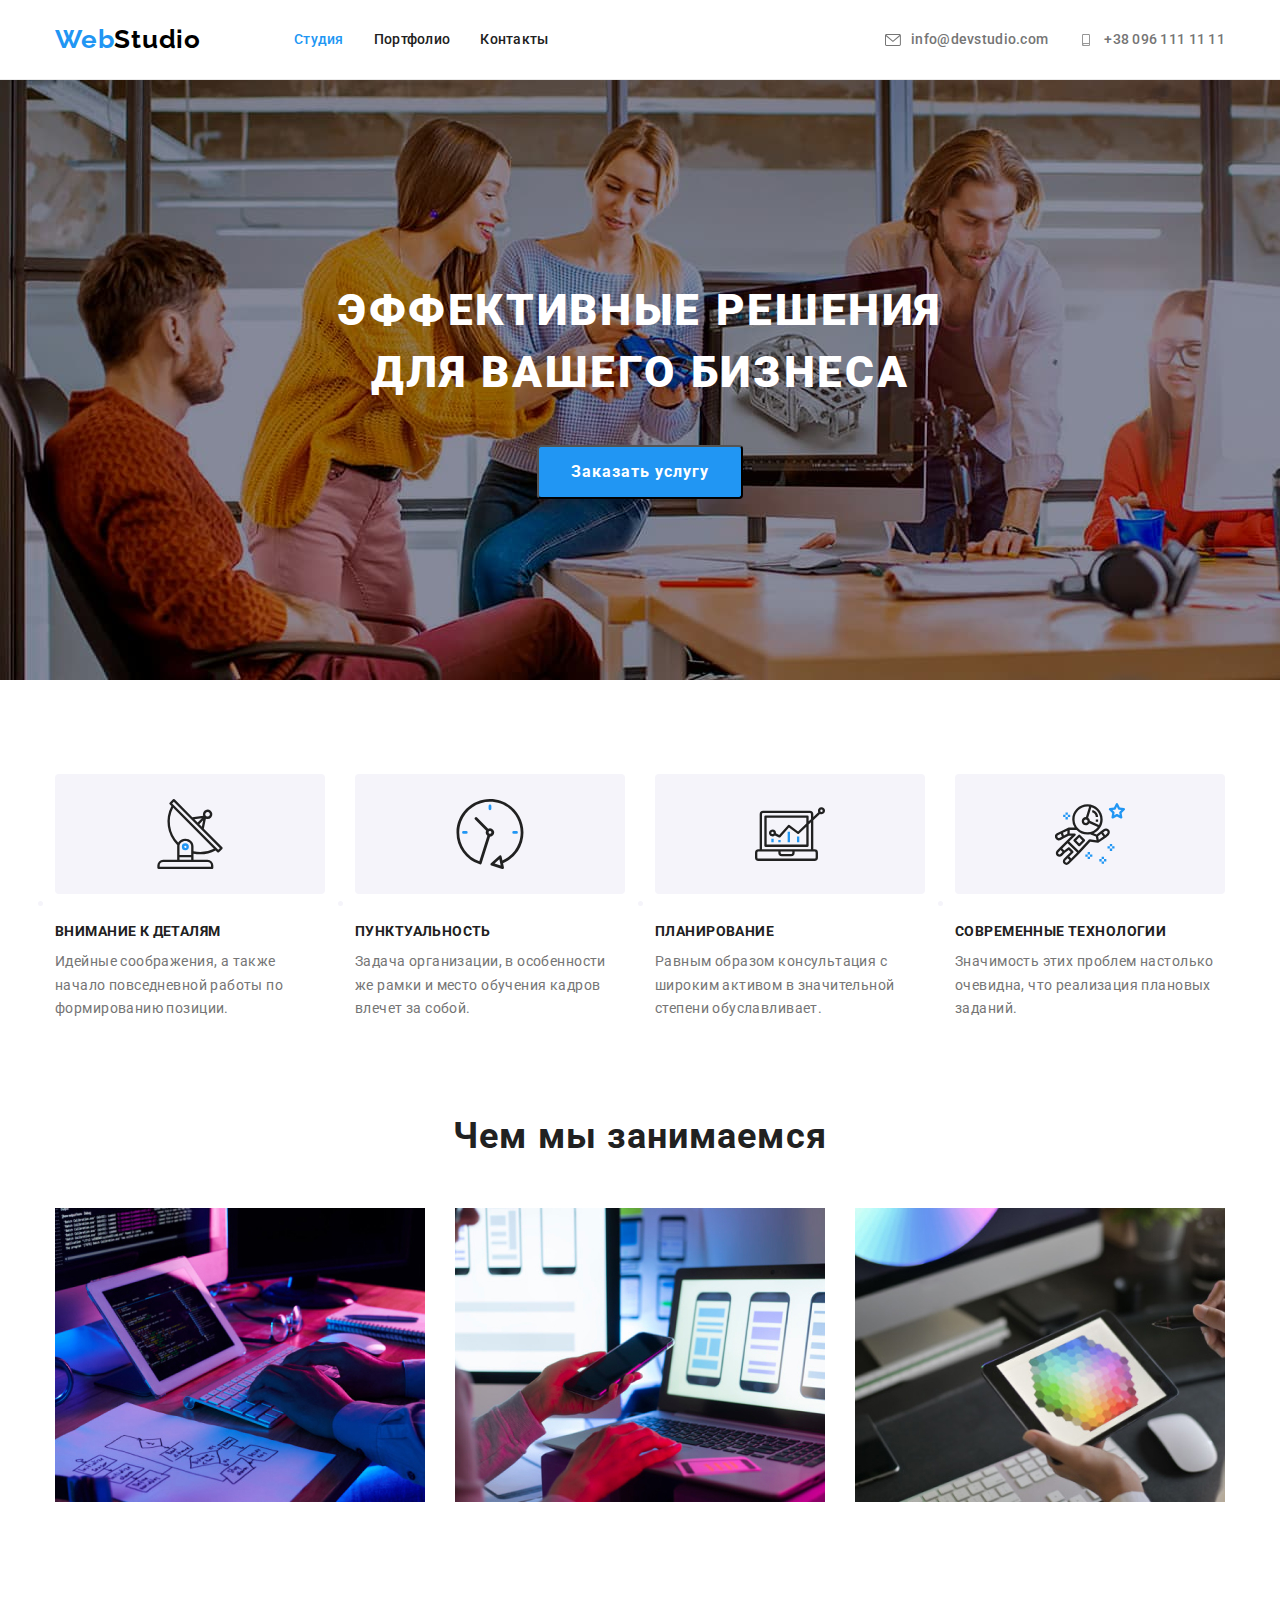
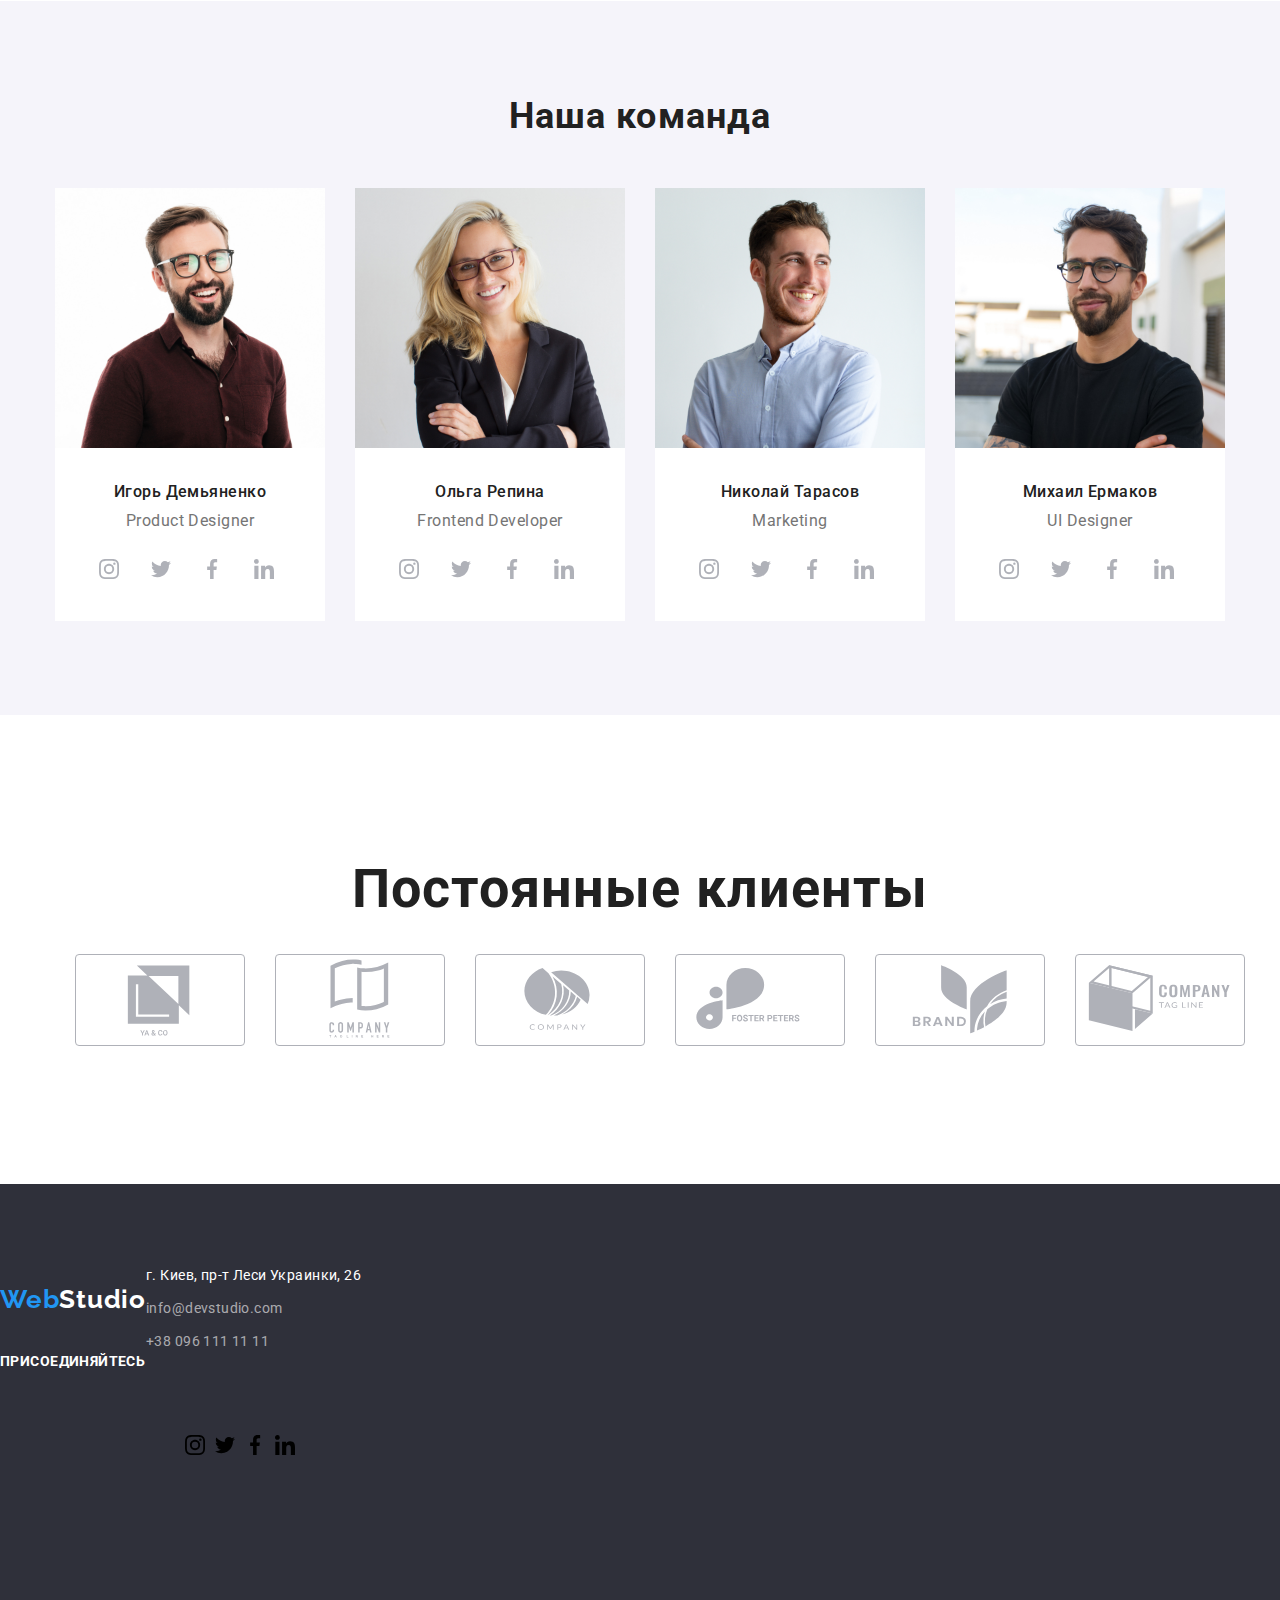
==== commit 69aabb39: "footer" ====
--- a/index.html
+++ b/index.html
@@ -343,7 +343,7 @@
 
     <footer class="footer">
 
-        <div class="container">
+        <div class="footer_container">
             <a class="logo" href="./index.html">Web<span class="logo-pic">Studio</span></a>
             <address class="aside">
                 г. Киев, пр-т Леси Украинки, 26
@@ -353,47 +353,47 @@
                     <li class="item"><a href="tel+380961111111" class="e-mail">+38 096 111 11 11</a></li>
                 </ul>
             </address>
-
-
-            <div class="container footer">
-
-                <b class="join">присоединяйтесь</b>
-                <ul class="link-icon">
-                    <li class="link-footer">
-                        <a class="badge">
-                            <svg width=20px heigt=20px>
-                                <use href="./images/icons.svg.svg#icon-Instagram"></use>
-                            </svg>
-                        </a>
-                    </li>
-                    <li class="link-footer">
-                        <a class="badge">
-                            <svg width=20px heigt=20px>
-                                <use href="./images/icons.svg.svg#icon-Twitter">
-                                </use>
-                            </svg>
-                        </a>
-                    </li>
-                    <li class="link-footer">
-                        <a class="badge">
-                            <svg width=20px heigt=20px>
-                                <use href="./images/icons.svg.svg#icon-Facebook">
-                                </use>
-                            </svg>
-                        </a>
-                    </li>
-                    <li class="link-footer">
-                        <a class="badge">
-                            <svg width=20px heigt=20px>
-                                <use href="./images/icons.svg.svg#icon-LinkedIn"></use>
-                            </svg>
-                        </a>
-                    </li>
-                </ul>
-            </div>
-
         </div>
 
+        <div class="footer_container">
+
+            <b class="join">присоединяйтесь</b>
+            <ul class="link-icon">
+                <li class="link-footer">
+                    <a class="badge">
+                        <svg width=20px heigt=20px>
+                            <use href="./images/icons.svg.svg#icon-Instagram"></use>
+                        </svg>
+                    </a>
+                </li>
+                <li class="link-footer">
+                    <a class="badge">
+                        <svg width=20px heigt=20px>
+                            <use href="./images/icons.svg.svg#icon-Twitter">
+                            </use>
+                        </svg>
+                    </a>
+                </li>
+                <li class="link-footer">
+                    <a class="badge">
+                        <svg width=20px heigt=20px>
+                            <use href="./images/icons.svg.svg#icon-Facebook">
+                            </use>
+                        </svg>
+                    </a>
+                </li>
+                <li class="link-footer">
+                    <a class="badge">
+                        <svg width=20px heigt=20px>
+                            <use href="./images/icons.svg.svg#icon-LinkedIn"></use>
+                        </svg>
+                    </a>
+                </li>
+            </ul>
+        </div>
+
+
+
     </footer>
 
 </body>--- a/css/main.css
+++ b/css/main.css
@@ -577,7 +577,7 @@
   border-radius: 4px;
 }
 
-.container.footer {
+.footer_container {
   display: flex;
 }
 
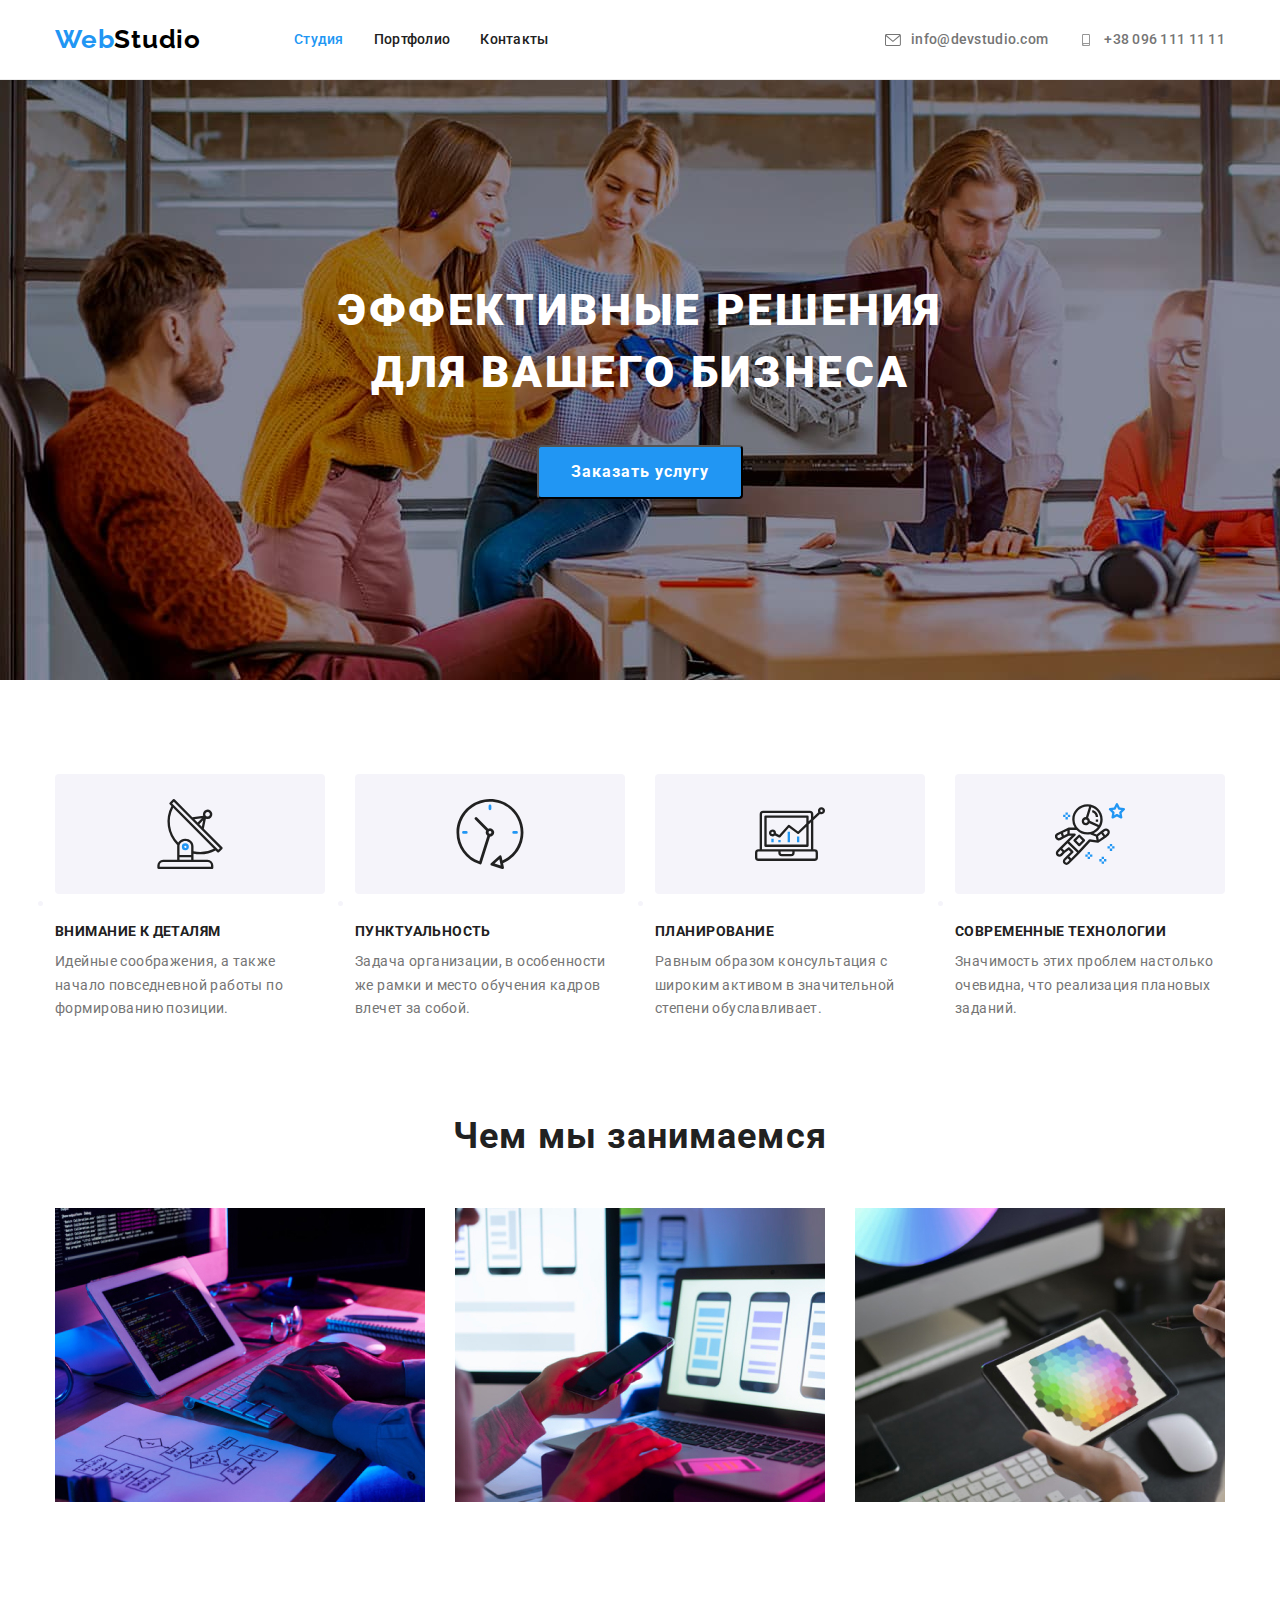
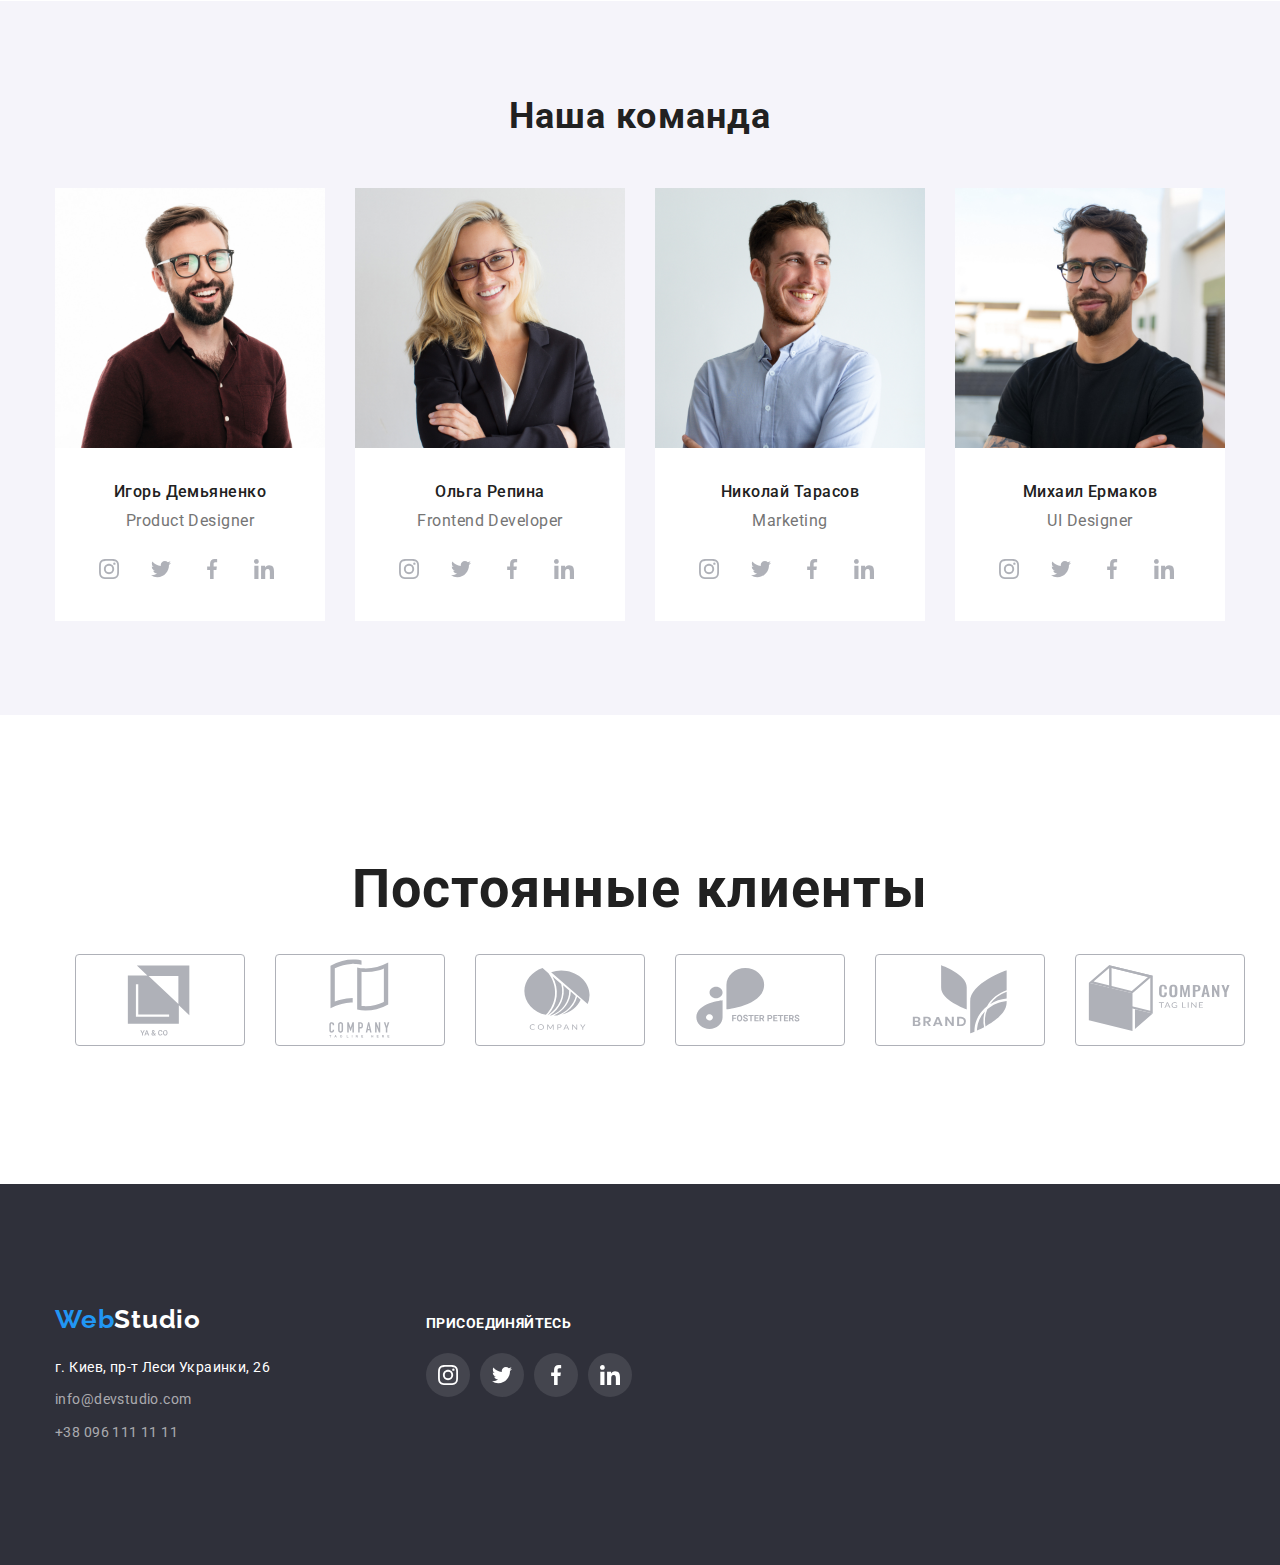
==== commit 6d45c0e8: "ДЗ 4" ====
--- a/index.html
+++ b/index.html
@@ -343,55 +343,59 @@
 
     <footer class="footer">
 
-        <div class="footer_container">
-            <a class="logo" href="./index.html">Web<span class="logo-pic">Studio</span></a>
-            <address class="aside">
-                г. Киев, пр-т Леси Украинки, 26
-                <ul class="mail">
-                    <li class="item-telephon"><a href="mailto:info@devstudio.com" class="e-mail">info@devstudio.com</a>
-                    </li>
-                    <li class="item"><a href="tel+380961111111" class="e-mail">+38 096 111 11 11</a></li>
-                </ul>
-            </address>
+        <div class="container footer">
+
+            <div class="footer_container">
+                <a class="logo" href="./index.html">Web<span class="logo-pic">Studio</span></a>
+                <address class="aside">
+                    г. Киев, пр-т Леси Украинки, 26
+                    <ul class="mail">
+                        <li class="item-telephon"><a href="mailto:info@devstudio.com"
+                                class="e-mail">info@devstudio.com</a>
+                        </li>
+                        <li class="item"><a href="tel+380961111111" class="e-mail">+38 096 111 11 11</a></li>
+                    </ul>
+                </address>
+            </div>
+
+            <div class="footer_container">
+
+                <b class="join">присоединяйтесь</b>
+                <ul class="link-icon">
+                    <li class="link-footer">
+                        <a class="badge">
+                            <svg width=20px heigt=20px>
+                                <use href="./images/icons.svg.svg#icon-Instagram"></use>
+                            </svg>
+                        </a>
+                    </li>
+                    <li class="link-footer">
+                        <a class="badge">
+                            <svg width=20px heigt=20px>
+                                <use href="./images/icons.svg.svg#icon-Twitter">
+                                </use>
+                            </svg>
+                        </a>
+                    </li>
+                    <li class="link-footer">
+                        <a class="badge">
+                            <svg width=20px heigt=20px>
+                                <use href="./images/icons.svg.svg#icon-Facebook">
+                                </use>
+                            </svg>
+                        </a>
+                    </li>
+                    <li class="link-footer">
+                        <a class="badge">
+                            <svg width=20px heigt=20px>
+                                <use href="./images/icons.svg.svg#icon-LinkedIn"></use>
+                            </svg>
+                        </a>
+                    </li>
+                </ul>
+            </div>
         </div>
 
-        <div class="footer_container">
-
-            <b class="join">присоединяйтесь</b>
-            <ul class="link-icon">
-                <li class="link-footer">
-                    <a class="badge">
-                        <svg width=20px heigt=20px>
-                            <use href="./images/icons.svg.svg#icon-Instagram"></use>
-                        </svg>
-                    </a>
-                </li>
-                <li class="link-footer">
-                    <a class="badge">
-                        <svg width=20px heigt=20px>
-                            <use href="./images/icons.svg.svg#icon-Twitter">
-                            </use>
-                        </svg>
-                    </a>
-                </li>
-                <li class="link-footer">
-                    <a class="badge">
-                        <svg width=20px heigt=20px>
-                            <use href="./images/icons.svg.svg#icon-Facebook">
-                            </use>
-                        </svg>
-                    </a>
-                </li>
-                <li class="link-footer">
-                    <a class="badge">
-                        <svg width=20px heigt=20px>
-                            <use href="./images/icons.svg.svg#icon-LinkedIn"></use>
-                        </svg>
-                    </a>
-                </li>
-            </ul>
-        </div>
-
 
 
     </footer>
--- a/css/main.css
+++ b/css/main.css
@@ -10,7 +10,7 @@
   --primery-main-color: #F5F4FA;
   --primery-logo: #000000;
   --primery-icon-color: #AFB1B8;
-  
+  --primery-social-color: rgba(255, 255, 255, 0.1);
 }
 
 body {
@@ -578,12 +578,17 @@
 }
 
 .footer_container {
-  display: flex;
-}
-
+margin-right: 156px;
+padding: 0;
+}
+
+.container.footer {
+  display: flex;
+  align-items: baseline;
+}
 
 .join {
-  
+ 
   color: var(--primery-bg-color);
 font-weight: 700;
 font-size: 14px;
@@ -595,21 +600,30 @@
 .link-icon {
   list-style: none;
   display: flex;
-
-}
+  margin-top: 20px;
+  margin-bottom: 0;
+  padding: 0;
+}
+
+
 
 .link-footer:not(:last-child) {
   margin-right: 10px;
-  text-align: center;
-  justify-content: center;
+  
 }
 
 .badge {
-  
+  display: flex;
   width: 44px;
   height: 44px;
   border-radius: 50%;
- text-align: center;
+  align-items: center;
   justify-content: center;
-  color: var(--primery-bg-color);
+  fill: var(--primery-bg-color);
+  background: var(--primery-social-color);
+}
+
+.badge:hover, .badge:focus {
+  background-color: var(--accent-color);
+
 }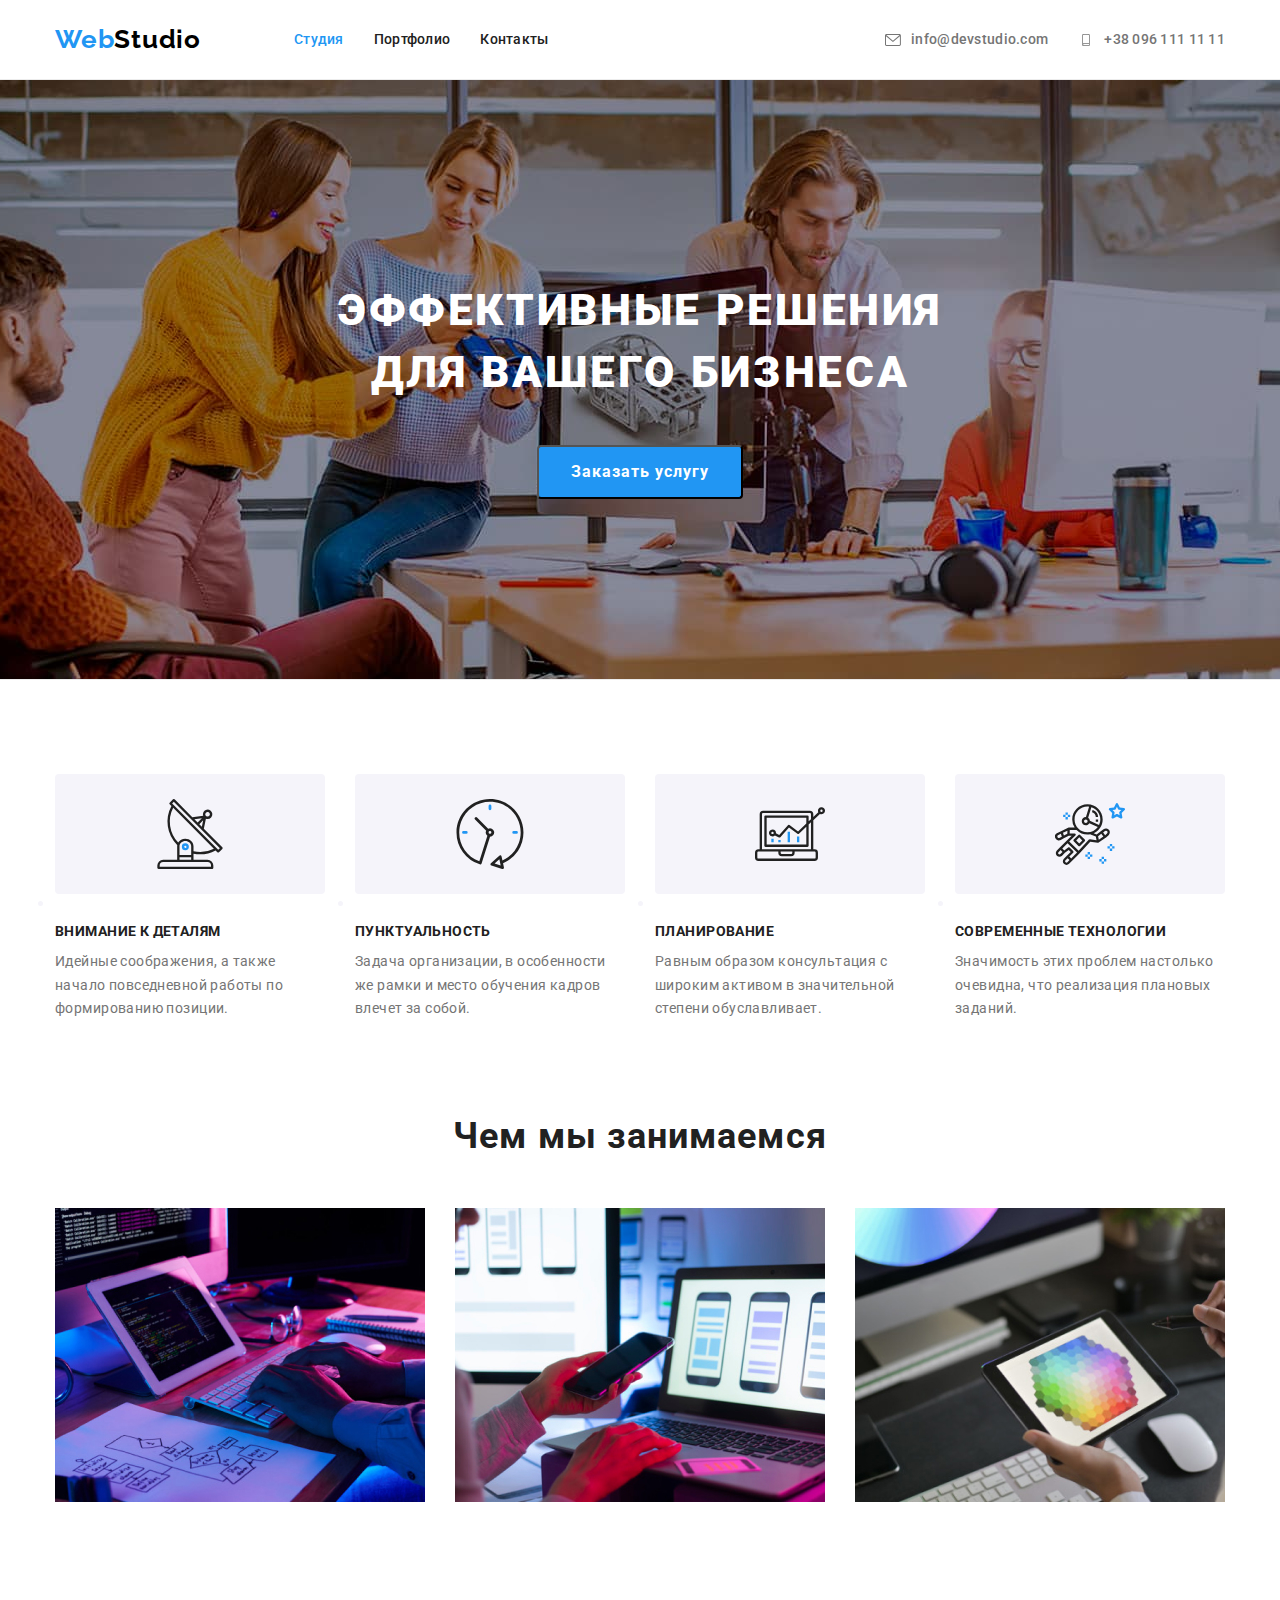
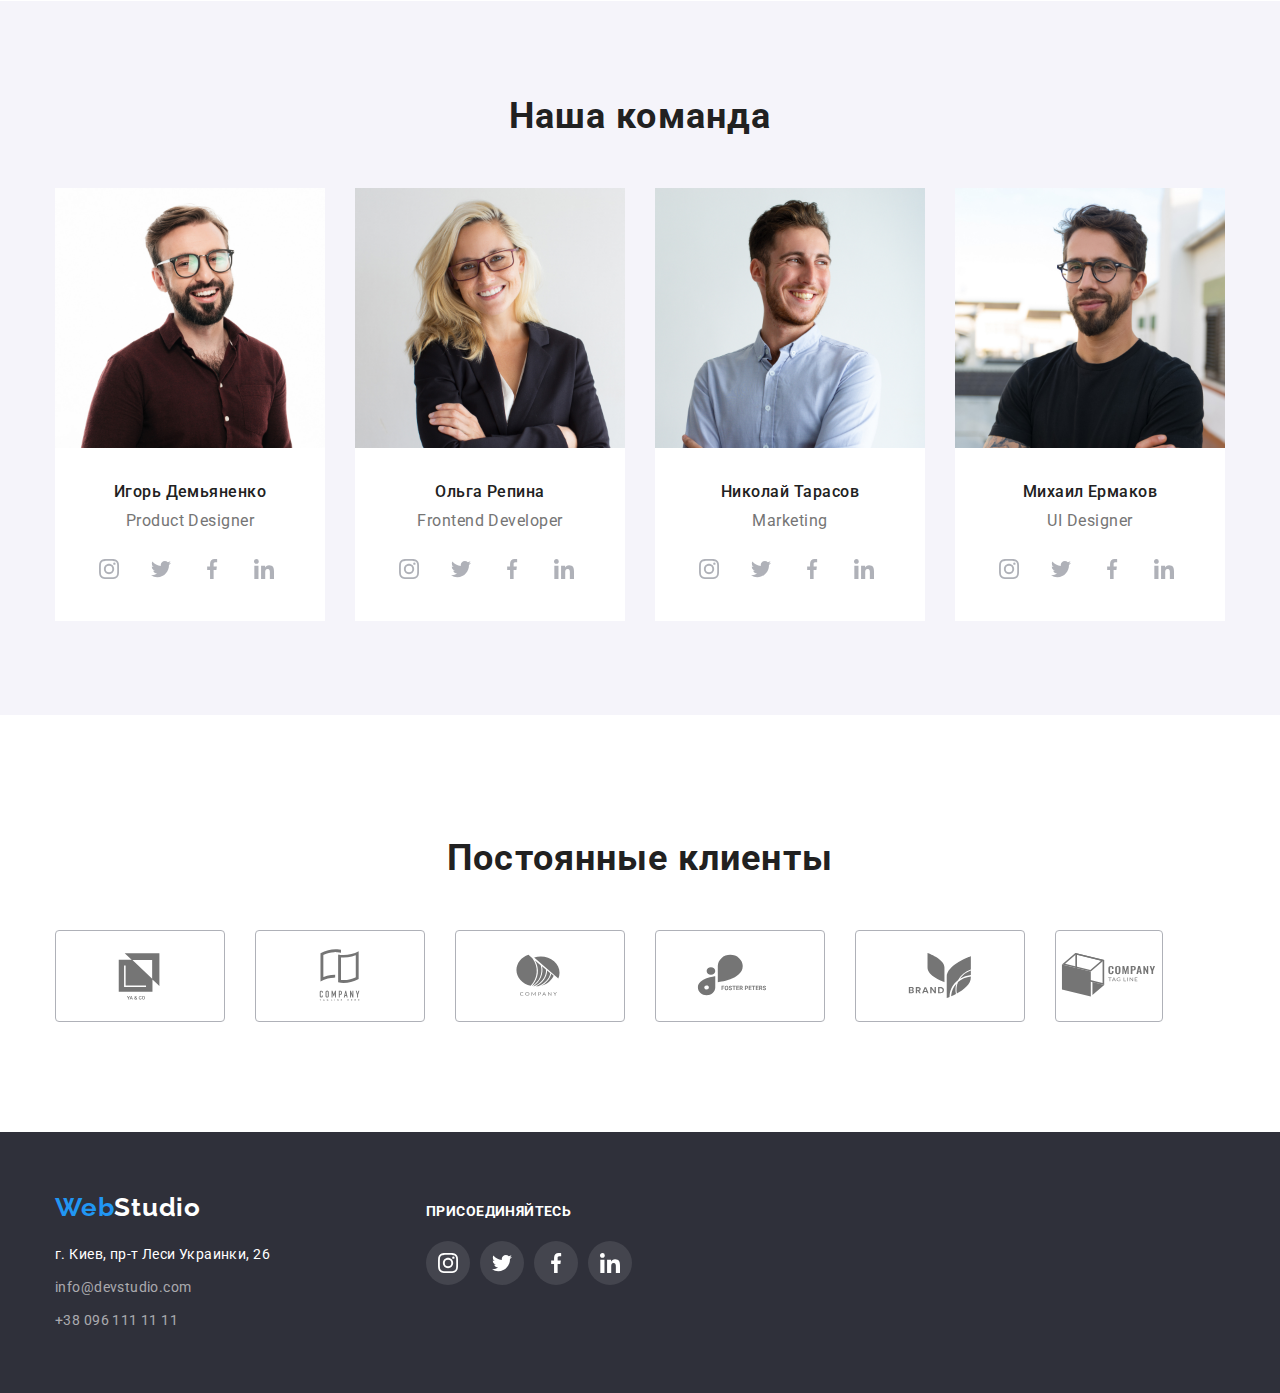
==== commit 07ef8379: "Проверить" ====
--- a/index.html
+++ b/index.html
@@ -50,7 +50,7 @@
     <!--Задачи компании-->
 
     <main>
-        <section class="page">
+        <section class="page one">
             <div class="container">
                 <h1 class="title">Эффективные решения<br> для вашего бизнеса</h1>
                 <button type="button" class="button"> Заказать услугу</button>
@@ -286,48 +286,48 @@
         </section>
 
         <section class="partners">
-            <div class=" container-partner">
+            <div class="container">
                 <h2 class="clients">Постоянные клиенты</h2>
                 <ul class="icon-partner">
 
-                    <li class="item" width=170px heigt=92px>
-                        <a class="our-partner">
-                            <svg width=100% heigt=100% class="frame-color">
+                    <li class="item-partner">
+                        <a class="our-partner">
+                            <svg width="106px" height="60px" class="frame-color">
                                 <use href="./images/icons.svg.svg#icon-Logo"></use>
                             </svg>
                         </a>
                     </li>
-                    <li class="item" width=170px heigt=92px>
-                        <a class="our-partner">
-                            <svg width=100% heigt=100% class="frame-color">
+                    <li class="item-partner">
+                        <a class="our-partner">
+                            <svg width="106px" height="60px" class="frame-color">
                                 <use href="./images/icons.svg.svg#icon-o-1"></use>
                             </svg>
                         </a>
                     </li>
-                    <li class="item" width=170px heigt=92px>
-                        <a class="our-partner">
-                            <svg width=100% heigt=100% class="frame-color">
+                    <li class="item-partner">
+                        <a class="our-partner">
+                            <svg width="106px" height="60px" class="frame-color">
                                 <use href="./images/icons.svg.svg#icon-Logo-2"></use>
                             </svg>
                         </a>
                     </li>
-                    <li class="item" width=170px heigt=92px>
+                    <li class="item-partner">
                         <a class="our-partner">
                             <svg width=170px heigt=92px class="frame-color">
                                 <use href="./images/icons.svg.svg#icon-Logo-3"></use>
                             </svg>
                         </a>
                     </li>
-                    <li class="item" width=170px heigt=92px>
-                        <a class="our-partner">
-                            <svg width=100% heigt=100% class="frame-color">
+                    <li class="item-partner">
+                        <a class="our-partner">
+                            <svg width="106px" height="60px" class="frame-color">
                                 <use href="./images/icons.svg.svg#icon-Logo-4"></use>
                             </svg>
                         </a>
                     </li>
-                    <li class="item">
-                        <a class="our-partner">
-                            <svg width=170px heigt=92px class="frame-color">
+                    <li class="item-partner">
+                        <a class="our-partner">
+                            <svg width="106px" height="60px" class="frame-color">
                                 <use href="./images/icons.svg.svg#icon-o5"></use>
                             </svg>
                         </a>
@@ -343,7 +343,7 @@
 
     <footer class="footer">
 
-        <div class="container footer">
+        <div class="container">
 
             <div class="footer_container">
                 <a class="logo" href="./index.html">Web<span class="logo-pic">Studio</span></a>
--- a/css/main.css
+++ b/css/main.css
@@ -373,9 +373,14 @@
   display: flex;
 }
 
-.icon-partner .item:not(:last-child) {
+.item-partner:not(:last-child) {
    margin-right: 30px;
-}
+    width: 170px;
+height: 92px;
+
+}
+
+
 .pictures li {
   width: 370px;
 }
@@ -515,55 +520,69 @@
   color: var(--primery-bg-color);
 }
 
+
+
 .partners {
  padding-top: 94px;
  padding-bottom: 94px;
-color: var(--title-tex-color);
-font-weight: 700;
-font-size: 36px;
-line-height: 1.1;
-text-align: center;
-letter-spacing: 0.03em;
 }
 
 .icon-partner {
   list-style: none;
  display:flex;
- align-items: center;
- justify-content: center;
-color: var(--primery-icon-color);
-}
+ padding-left: 0;
+
+}
+
+
 
 .our-partner {
   fill: currentColor;
+  width: 100%;
+  height: 100%;
+  display: flex;
+align-items: center;
+justify-content: center;
+border-radius: 4px;
+  border: 1px solid #AFB1B8;
 }
  
 .frame-color {
-  border-radius: 4px;
-  border: 1px solid #AFB1B8;
-  width: 170px;
-height: 92px;
+  width: 106px;
+  height: 60px;
 }
 
 .clients {
-margin-top: 50px;
-margin-bottom: 0;
-}
-
-.frame-color:hover, .frame-color:focus {
+
+margin-bottom: 50px;
+color: var(--title-tex-color);
+font-family: Roboto;
+font-style: normal;
+font-weight: bold;
+font-size: 36px;
+line-height: 1.16;
+text-align: center;
+letter-spacing: 0.03em;
+}
+
+.our-partner:hover, .our-partner:focus {
  
   color: var(--accent-color);
   border-color: var(--accent-color);
 }
 
-.page{
+.page.one {
   max-width: 1600px;
   margin-left: auto;
   margin-right: auto;
   height: 600px;
-  background-image: linear-gradient(rgba(47, 48, 58, 0.4););
+ 
+   background-repeat: no-repeat;
+  background-position-x: center;
+  background-image: linear-gradient(rgba(47, 48, 58, 0.3), rgba(0, 0, 0, 0.3));
   background-image: url(../images/Главная.jpg);
 }
+
 
 
 
@@ -582,7 +601,7 @@
 padding: 0;
 }
 
-.container.footer {
+.footer .container {
   display: flex;
   align-items: baseline;
 }
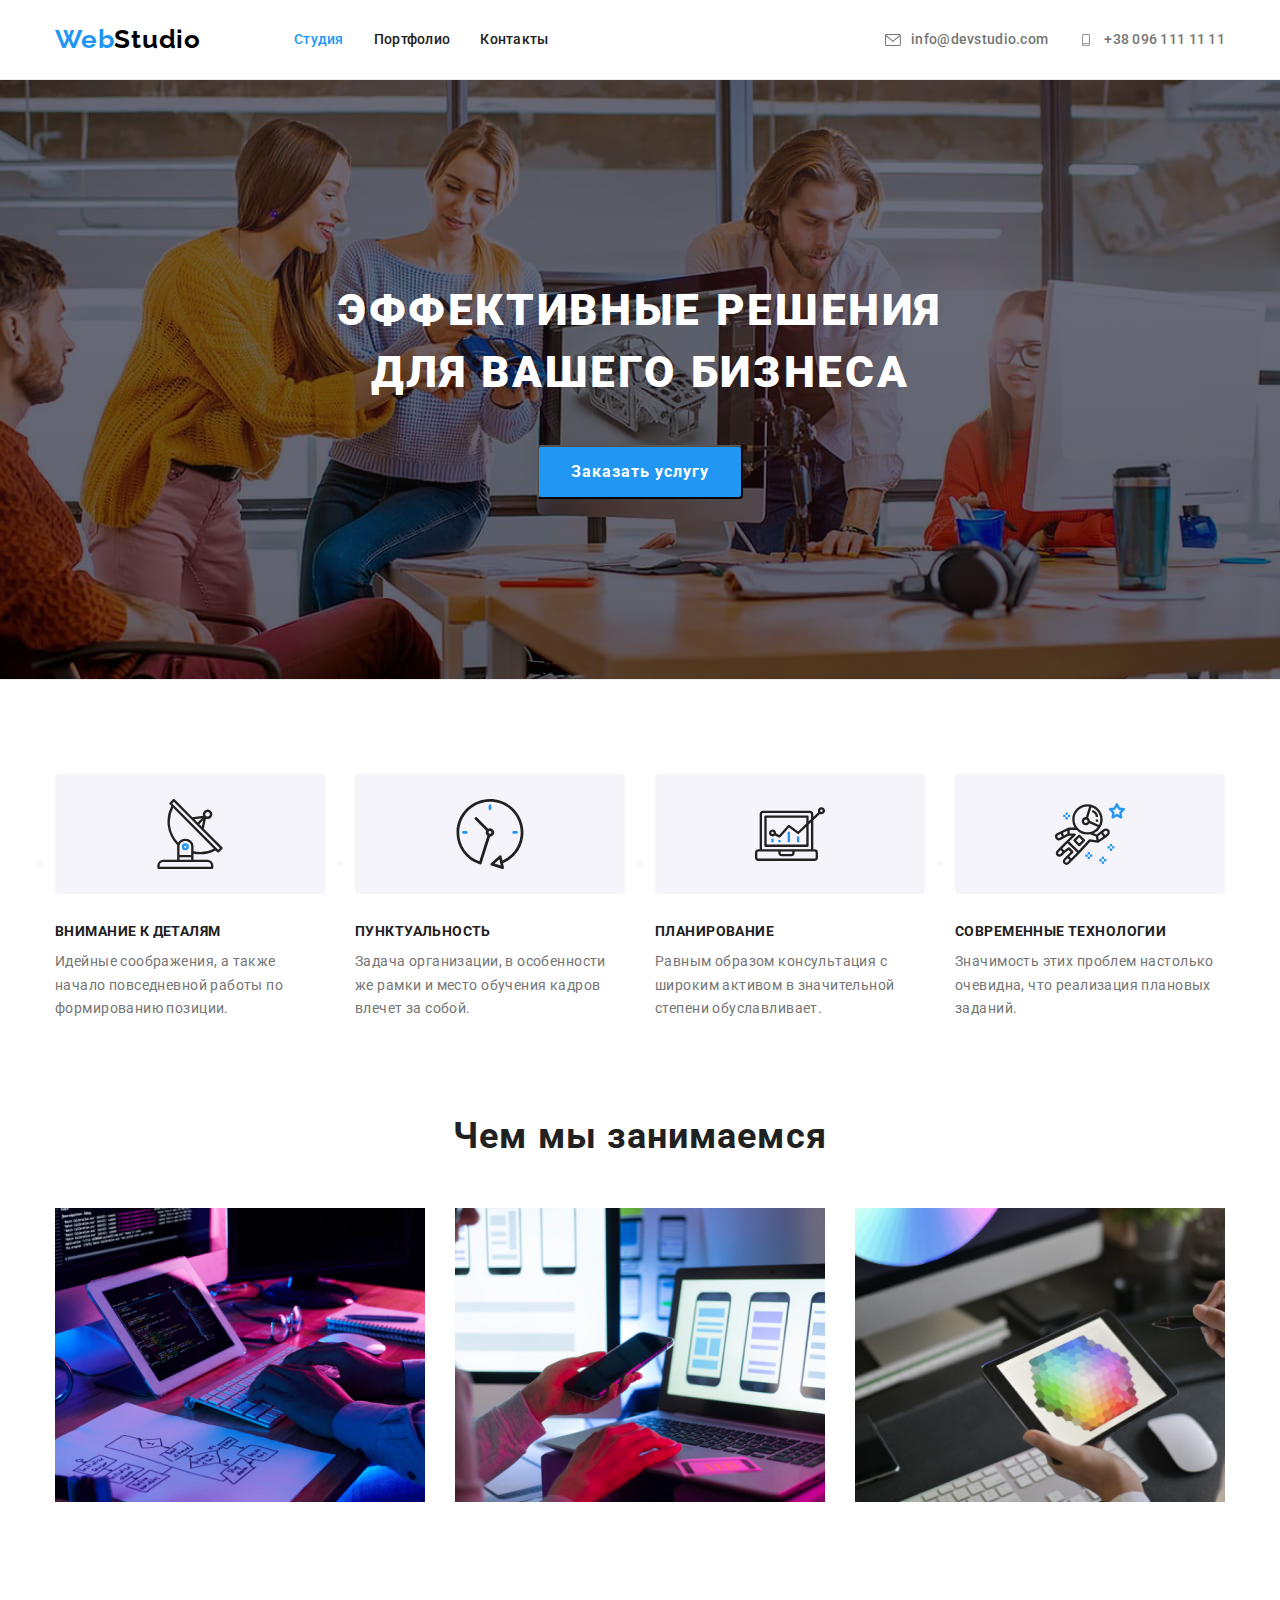
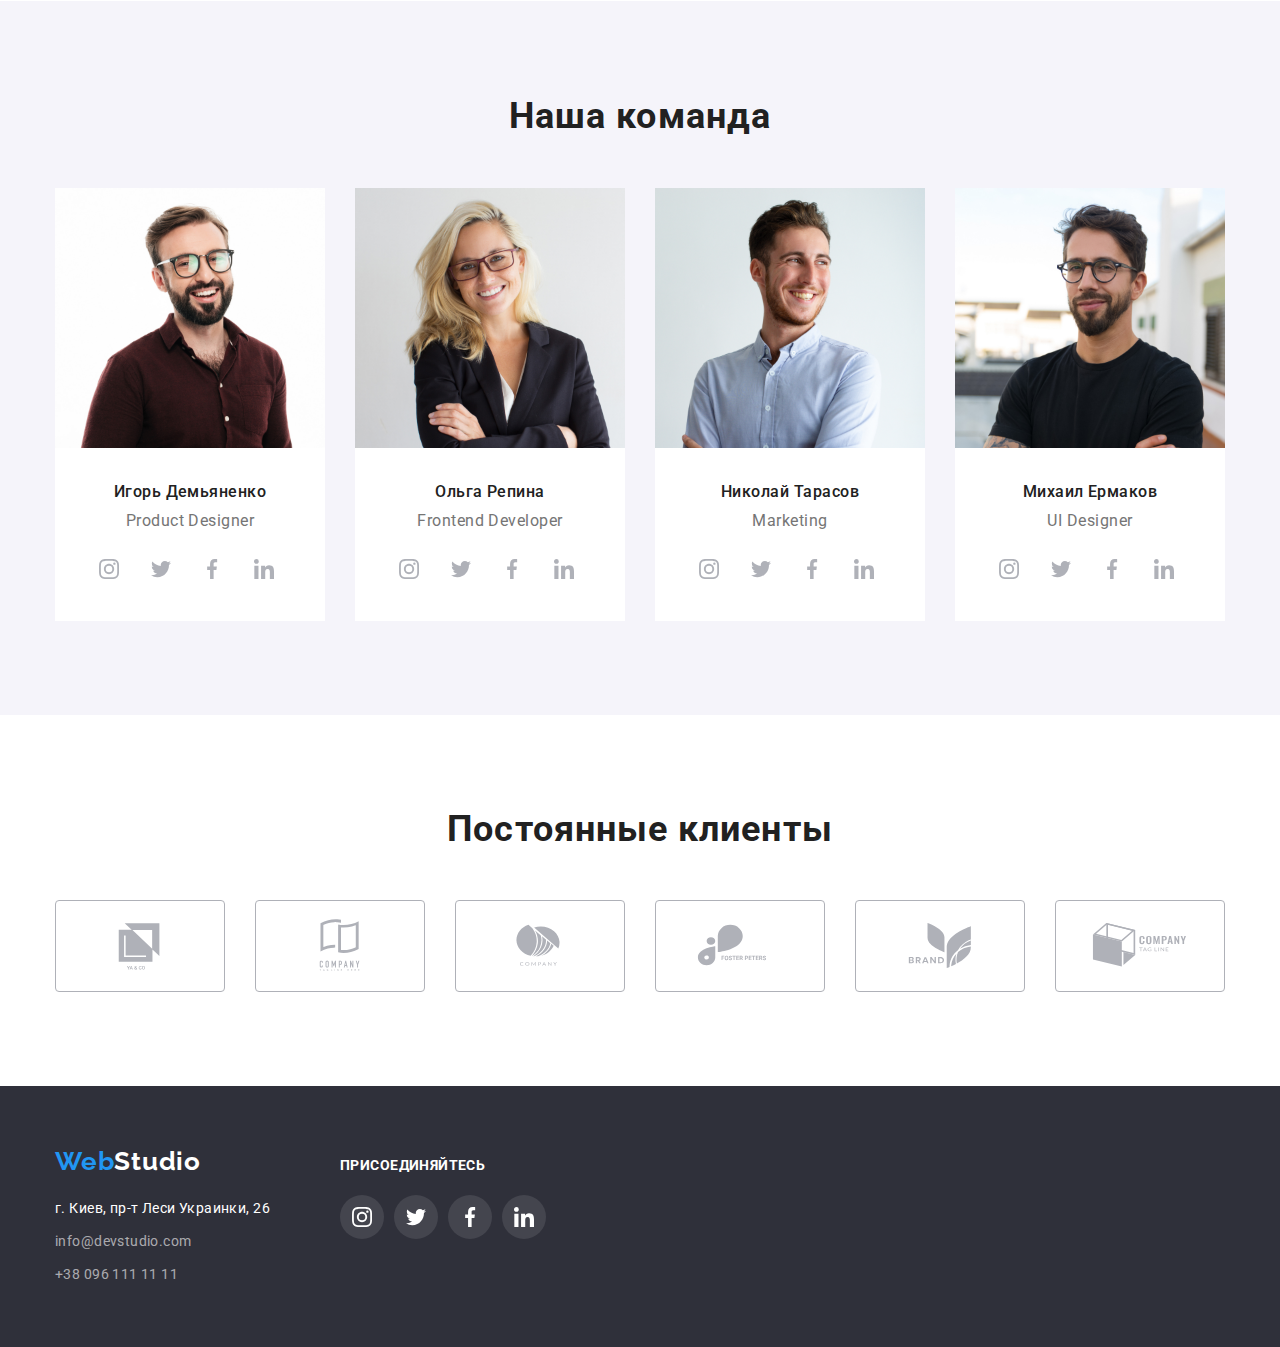
==== commit e656f197: "Правка" ====
--- a/index.html
+++ b/index.html
@@ -62,7 +62,7 @@
                 <ul class="all">
                     <li class="item">
                         <div class="icon-wrapper">
-                            <svg width=70px heigt=70px>
+                            <svg width=70px height=70px>
                                 <use href="./images/icons.svg.svg#icon-antenna-1"></use>
                             </svg>
                         </div>
@@ -73,7 +73,7 @@
                     </li>
                     <li class="item">
                         <div class="icon-wrapper">
-                            <svg width=70px heigt=70px>
+                            <svg width=70px height=70px>
                                 <use href="./images/icons.svg.svg#icon-clock-1"></use>
                             </svg>
                         </div>
@@ -85,7 +85,7 @@
                     </li>
                     <li class="item">
                         <div class="icon-wrapper">
-                            <svg width=70px heigt=70px>
+                            <svg width=70px height=70px>
                                 <use href="./images/icons.svg.svg#icon-diagram-1"></use>
                             </svg>
                         </div>
@@ -96,7 +96,7 @@
                     </li>
                     <li class="item">
                         <div class="icon-wrapper">
-                            <svg width=70px heigt=70px>
+                            <svg width=70px height=70px>
                                 <use href="./images/icons.svg.svg#icon-astronaut-1"></use>
                             </svg>
                         </div>
@@ -284,6 +284,8 @@
             </div>
 
         </section>
+
+        <!-- Постоянные клиенты -->
 
         <section class="partners">
             <div class="container">
@@ -358,7 +360,7 @@
                 </address>
             </div>
 
-            <div class="footer_container">
+            <div class="footer_containe">
 
                 <b class="join">присоединяйтесь</b>
                 <ul class="link-icon">
--- a/css/main.css
+++ b/css/main.css
@@ -377,7 +377,11 @@
    margin-right: 30px;
     width: 170px;
 height: 92px;
-
+}
+
+.item-partner:last-child {
+  width: 170px;
+  height: 92px;
 }
 
 
@@ -531,13 +535,14 @@
   list-style: none;
  display:flex;
  padding-left: 0;
-
+margin-top: 0;
+margin-bottom: 0;
 }
 
 
 
 .our-partner {
-  fill: currentColor;
+  fill: #AFB1B8;
   width: 100%;
   height: 100%;
   display: flex;
@@ -553,7 +558,7 @@
 }
 
 .clients {
-
+margin-top: 0;
 margin-bottom: 50px;
 color: var(--title-tex-color);
 font-family: Roboto;
@@ -567,7 +572,7 @@
 
 .our-partner:hover, .our-partner:focus {
  
-  color: var(--accent-color);
+  fill: var(--accent-color);
   border-color: var(--accent-color);
 }
 
@@ -579,8 +584,8 @@
  
    background-repeat: no-repeat;
   background-position-x: center;
-  background-image: linear-gradient(rgba(47, 48, 58, 0.3), rgba(0, 0, 0, 0.3));
-  background-image: url(../images/Главная.jpg);
+  background-image: linear-gradient( rgba(47, 48, 58, 0.3), rgba(0, 0, 0, 0.3)),  url(../images/Главная.jpg);
+ ;
 }
 
 
@@ -597,8 +602,9 @@
 }
 
 .footer_container {
-margin-right: 156px;
+margin-right: 70px;
 padding: 0;
+
 }
 
 .footer .container {
